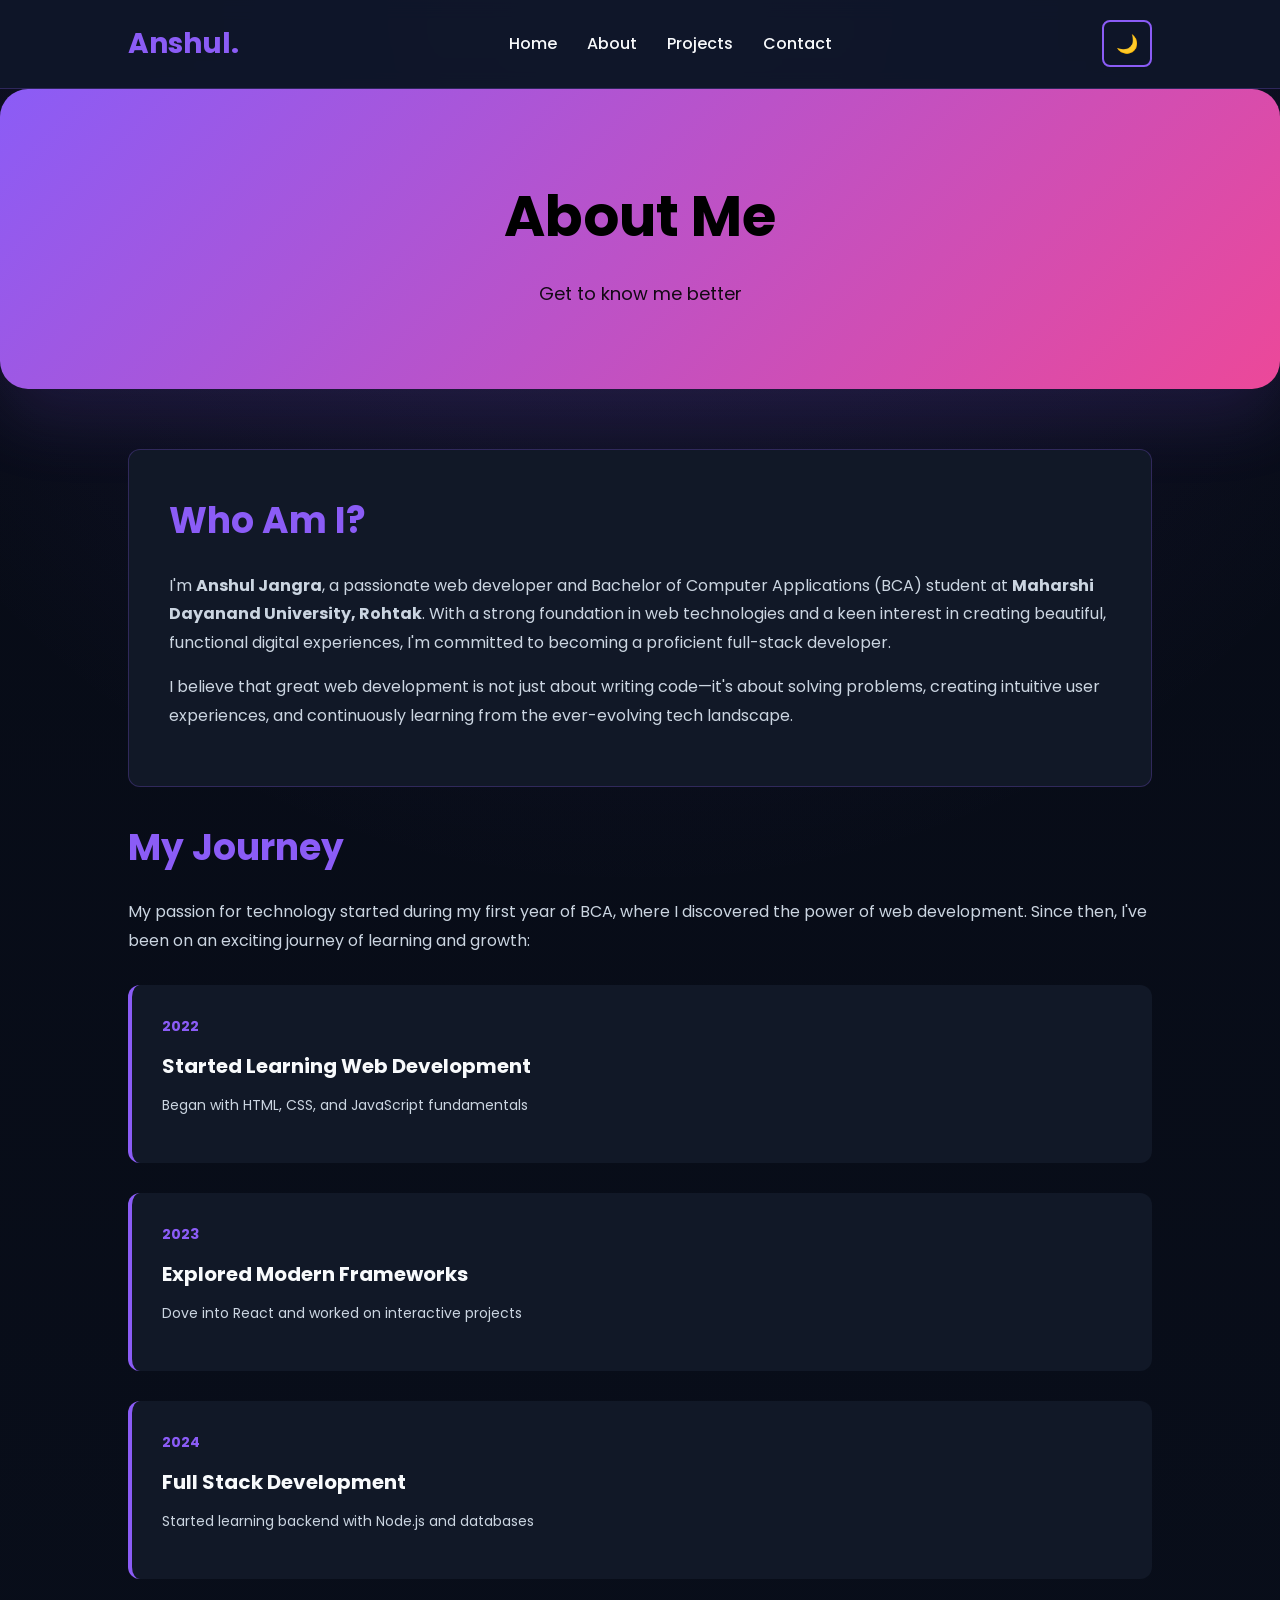
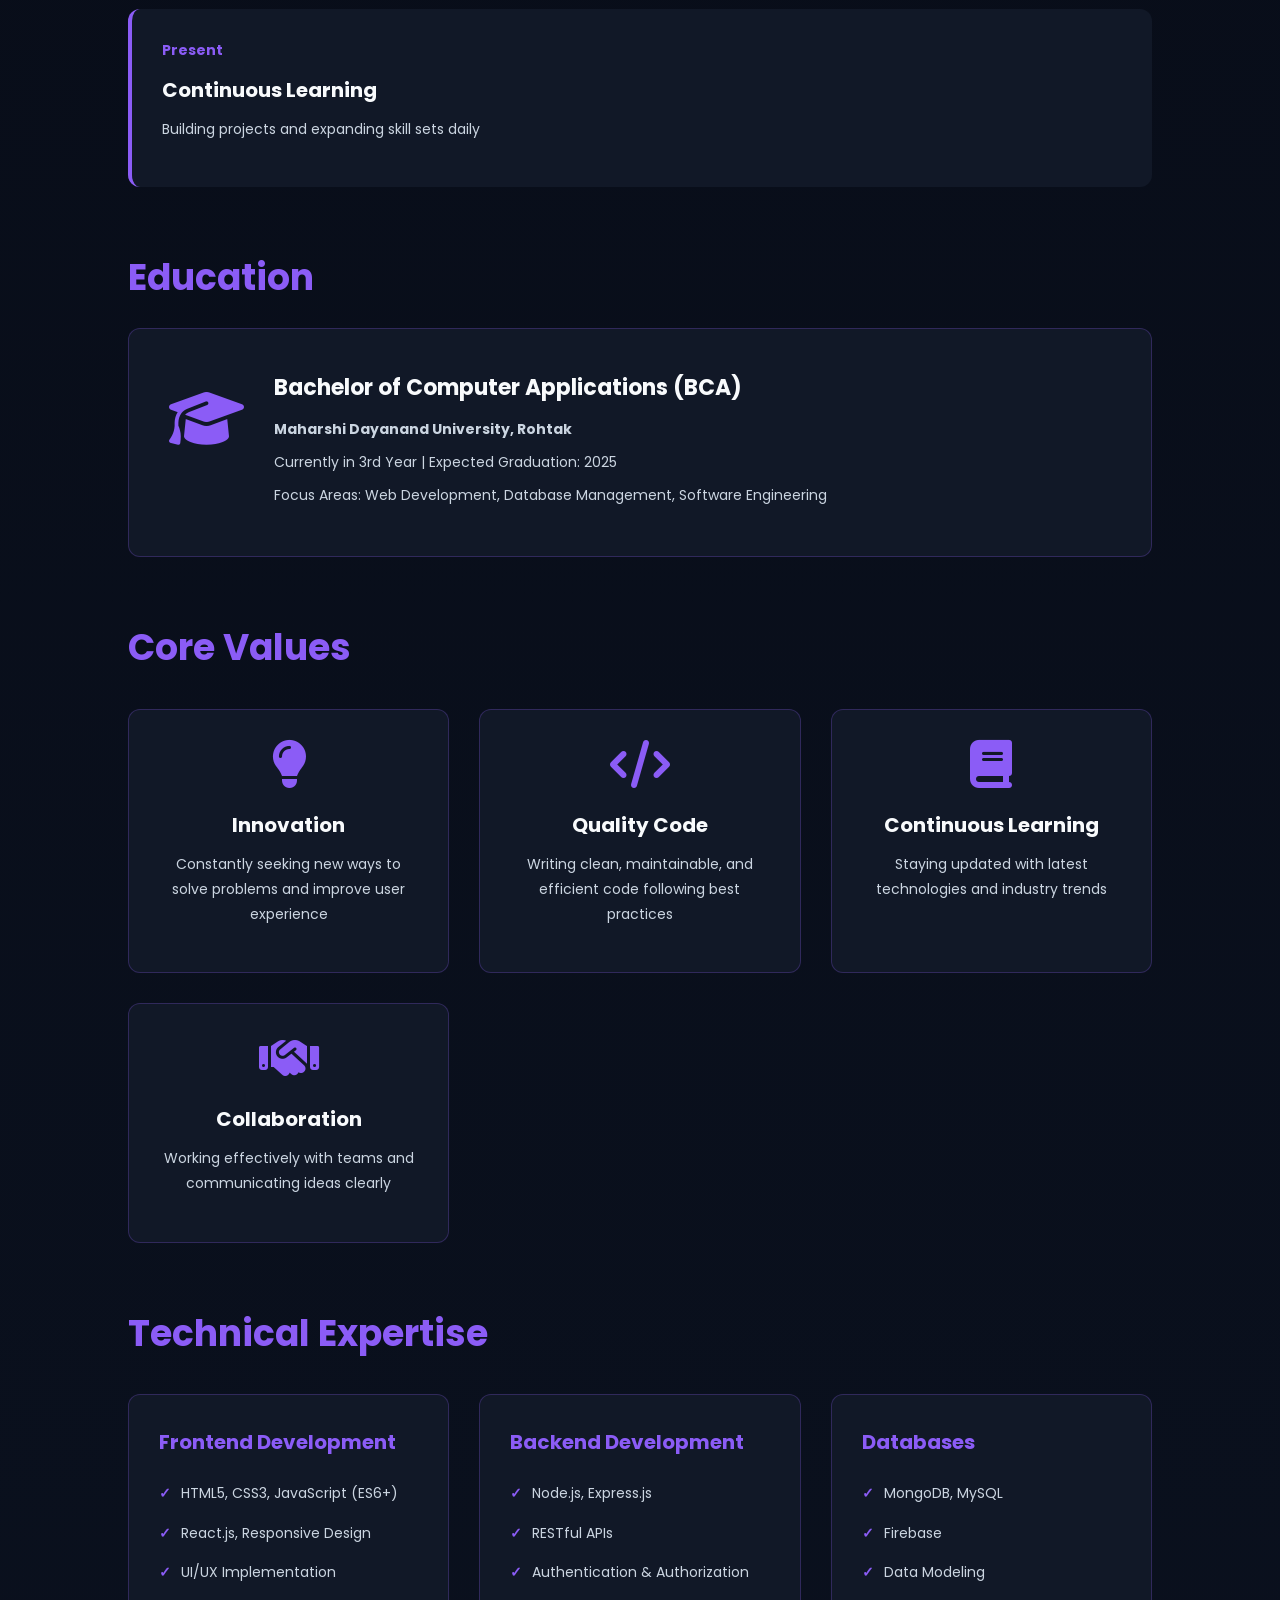
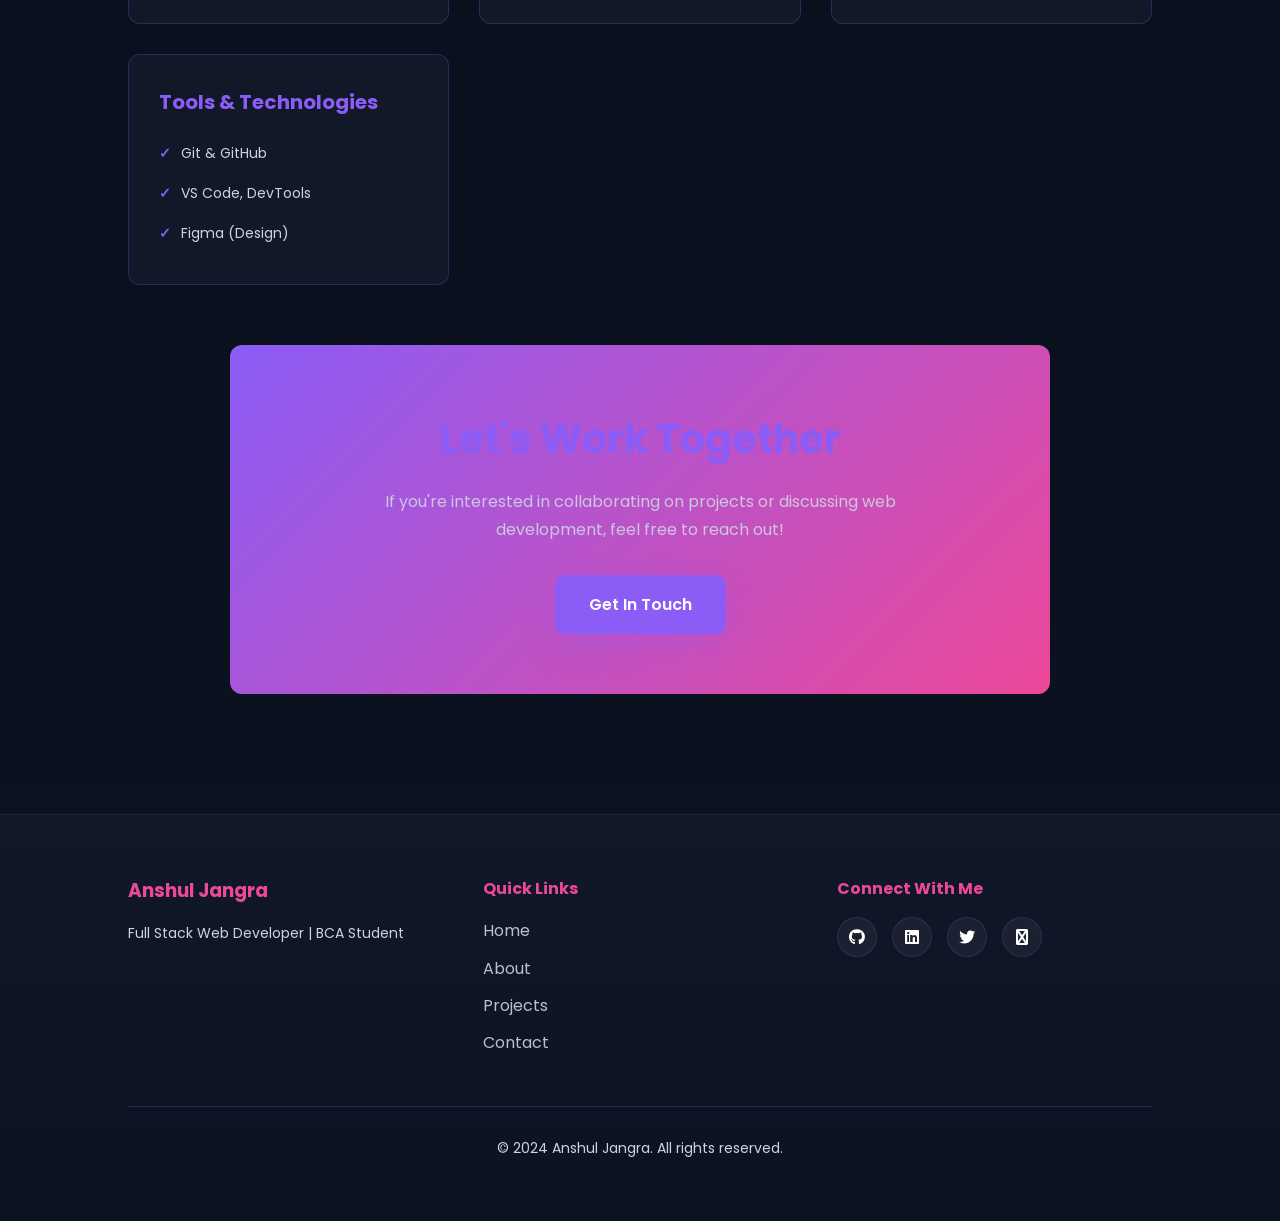
==== about.html @ 39a18f8e "Add files via upload" ====
<!DOCTYPE html>
<html lang="en">

<head>
    <meta charset="UTF-8">
    <meta name="viewport" content="width=device-width, initial-scale=1.0">
    <title>About Anshul Jangra | Web Developer</title>
    <link rel="stylesheet" href="style.css">
    <link href="https://fonts.googleapis.com/css2?family=Poppins:wght@300;400;500;600;700&display=swap"
        rel="stylesheet">
    <link rel="stylesheet" href="https://cdnjs.cloudflare.com/ajax/libs/font-awesome/6.4.0/css/all.min.css">
</head>

<body>

    <!-- HEADER -->
    <header>
        <nav>
            <div class="logo">Anshul<span>.</span></div>
            <ul class="nav-links">
                <li><a href="index.html">Home</a></li>
                <li><a href="about.html">About</a></li>
                <li><a href="projects.html">Projects</a></li>
                <li><a href="contacts.html">Contact</a></li>
            </ul>
            <button id="theme-toggle">🌙</button>
        </nav>
    </header>

    <!-- ABOUT HERO -->
    <section class="page-hero">
        <h1>About Me</h1>
        <p>Get to know me better</p>
    </section>

    <!-- ABOUT CONTENT -->
    <section class="page">
        <div class="about-section">
            <div class="section-content">
                <h2>Who Am I?</h2>
                <p>I'm <strong>Anshul Jangra</strong>, a passionate web developer and Bachelor of Computer Applications
                    (BCA) student at <strong>Maharshi Dayanand University, Rohtak</strong>. With a strong foundation in
                    web technologies and a keen interest in creating beautiful, functional digital experiences, I'm
                    committed to becoming a proficient full-stack developer.</p>

                <p>I believe that great web development is not just about writing code—it's about solving problems,
                    creating intuitive user experiences, and continuously learning from the ever-evolving tech
                    landscape.</p>
            </div>

            <div class="about-section">
                <h2>My Journey</h2>
                <p>My passion for technology started during my first year of BCA, where I discovered the power of web
                    development. Since then, I've been on an exciting journey of learning and growth:</p>

                <div class="timeline">
                    <div class="timeline-item">
                        <div class="timeline-marker">2022</div>
                        <h3>Started Learning Web Development</h3>
                        <p>Began with HTML, CSS, and JavaScript fundamentals</p>
                    </div>
                    <div class="timeline-item">
                        <div class="timeline-marker">2023</div>
                        <h3>Explored Modern Frameworks</h3>
                        <p>Dove into React and worked on interactive projects</p>
                    </div>
                    <div class="timeline-item">
                        <div class="timeline-marker">2024</div>
                        <h3>Full Stack Development</h3>
                        <p>Started learning backend with Node.js and databases</p>
                    </div>
                    <div class="timeline-item">
                        <div class="timeline-marker">Present</div>
                        <h3>Continuous Learning</h3>
                        <p>Building projects and expanding skill sets daily</p>
                    </div>
                </div>
            </div>

            <div class="about-section">
                <h2>Education</h2>
                <div class="edu-card">
                    <div class="edu-icon">
                        <i class="fas fa-graduation-cap"></i>
                    </div>
                    <div class="edu-content">
                        <h3>Bachelor of Computer Applications (BCA)</h3>
                        <p><strong>Maharshi Dayanand University, Rohtak</strong></p>
                        <p>Currently in 3rd Year | Expected Graduation: 2025</p>
                        <p>Focus Areas: Web Development, Database Management, Software Engineering</p>
                    </div>
                </div>
            </div>

            <div class="about-section">
                <h2>Core Values</h2>
                <div class="values-grid">
                    <div class="value-card">
                        <i class="fas fa-lightbulb"></i>
                        <h3>Innovation</h3>
                        <p>Constantly seeking new ways to solve problems and improve user experience</p>
                    </div>
                    <div class="value-card">
                        <i class="fas fa-code"></i>
                        <h3>Quality Code</h3>
                        <p>Writing clean, maintainable, and efficient code following best practices</p>
                    </div>
                    <div class="value-card">
                        <i class="fas fa-book"></i>
                        <h3>Continuous Learning</h3>
                        <p>Staying updated with latest technologies and industry trends</p>
                    </div>
                    <div class="value-card">
                        <i class="fas fa-handshake"></i>
                        <h3>Collaboration</h3>
                        <p>Working effectively with teams and communicating ideas clearly</p>
                    </div>
                </div>
            </div>

            <div class="about-section">
                <h2>Technical Expertise</h2>
                <div class="expertise-grid">
                    <div class="expertise-item">
                        <h3>Frontend Development</h3>
                        <ul>
                            <li>HTML5, CSS3, JavaScript (ES6+)</li>
                            <li>React.js, Responsive Design</li>
                            <li>UI/UX Implementation</li>
                        </ul>
                    </div>
                    <div class="expertise-item">
                        <h3>Backend Development</h3>
                        <ul>
                            <li>Node.js, Express.js</li>
                            <li>RESTful APIs</li>
                            <li>Authentication & Authorization</li>
                        </ul>
                    </div>
                    <div class="expertise-item">
                        <h3>Databases</h3>
                        <ul>
                            <li>MongoDB, MySQL</li>
                            <li>Firebase</li>
                            <li>Data Modeling</li>
                        </ul>
                    </div>
                    <div class="expertise-item">
                        <h3>Tools & Technologies</h3>
                        <ul>
                            <li>Git & GitHub</li>
                            <li>VS Code, DevTools</li>
                            <li>Figma (Design)</li>
                        </ul>
                    </div>
                </div>
            </div>

            <div class="cta-section">
                <h2>Let's Work Together</h2>
                <p>If you're interested in collaborating on projects or discussing web development, feel free to reach
                    out!</p>
                <a href="contacts.html" class="btn btn-primary">Get In Touch</a>
            </div>

    </section>

    <!-- FOOTER -->
    <footer>
        <div class="footer-content">
            <div class="footer-section">
                <h3>Anshul Jangra</h3>
                <p>Full Stack Web Developer | BCA Student</p>
            </div>
            <div class="footer-section">
                <h4>Quick Links</h4>
                <ul>
                    <li><a href="index.html">Home</a></li>
                    <li><a href="about.html">About</a></li>
                    <li><a href="projects.html">Projects</a></li>
                    <li><a href="contacts.html">Contact</a></li>
                </ul>
            </div>
            <div class="footer-section">
                <h4>Connect With Me</h4>
                <div class="footer-social">
                    <a href="#"><i class="fab fa-github"></i></a>
                    <a href="#"><i class="fab fa-linkedin"></i></a>
                    <a href="#"><i class="fab fa-twitter"></i></a>
                    <a href="#"><i class="fab fa-envelope"></i></a>
                </div>
            </div>
        </div>
        <div class="footer-bottom">
            <p>&copy; 2024 Anshul Jangra. All rights reserved.</p>
        </div>
    </footer>

    <script src="script.js"></script>
</body>

</html>
---- style.css ----
/* ROOT & GENERAL STYLES */
* {
    margin: 0;
    padding: 0;
    box-sizing: border-box;
    font-family: 'Poppins', sans-serif;
}

:root {
    --primary-color: #8b5cf6;
    --secondary-color: #ec4899;
    --dark-bg: #0b1220;
    --light-bg: #111827;
    --text-color: #f8fafc;
    --text-secondary: #cbd5e1;
    --border-color: rgba(139, 92, 246, 0.25);
}

body {
    background: radial-gradient(circle at top, rgba(139, 92, 246, 0.12), transparent 20%),
        linear-gradient(180deg, #070b16 0%, var(--dark-bg) 100%);
    color: var(--text-color);
    transition: 0.3s ease;
    line-height: 1.7;
}

body.light-mode {
    background: #f8fafc;
    color: #1e293b;
    --text-secondary: #64748b;
}

.page-hero {
    background: linear-gradient(135deg, rgba(139, 92, 246, 0.18), rgba(236, 72, 153, 0.18));
    border-radius: 28px;
    padding: 70px 10%;
    box-shadow: 0 30px 70px rgba(139, 92, 246, 0.14);
}

.section-header h2 {
    color: var(--primary-color);
    letter-spacing: 0.5px;
}

.section-header p,
.section-subtitle {
    color: var(--text-secondary);
}


/* HEADER & NAVIGATION */
header {
    padding: 20px 10%;
    position: sticky;
    top: 0;
    background: rgba(15, 23, 42, 0.95);
    backdrop-filter: blur(10px);
    z-index: 1000;
    border-bottom: 1px solid var(--border-color);
}

nav {
    display: flex;
    justify-content: space-between;
    align-items: center;
}

.logo {
    font-size: 28px;
    font-weight: 700;
    color: var(--primary-color);
}

.logo span {
    color: var(--primary-color);
}

.nav-links {
    display: flex;
    gap: 30px;
    list-style: none;
}

nav a {
    text-decoration: none;
    color: var(--text-color);
    font-weight: 500;
    transition: color 0.3s ease;
    position: relative;
}

nav a:hover {
    color: var(--primary-color);
}

nav a::after {
    content: '';
    position: absolute;
    width: 0;
    height: 2px;
    bottom: -5px;
    left: 0;
    background: var(--primary-color);
    transition: width 0.3s ease;
}

nav a:hover::after {
    width: 100%;
}

#theme-toggle {
    padding: 8px 12px;
    border: 2px solid var(--primary-color);
    background: transparent;
    border-radius: 8px;
    cursor: pointer;
    font-size: 18px;
    transition: all 0.3s ease;
}

#theme-toggle:hover {
    background: var(--primary-color);
}

/* HERO SECTION */
.hero {
    min-height: 90vh;
    display: flex;
    justify-content: center;
    align-items: center;
    padding: 80px 10%;
    gap: 80px;
}

.hero-content {
    max-width: 600px;
    flex: 1;
}

.greeting {
    font-size: 18px;
    color: var(--primary-color);
    margin-bottom: 10px;
    font-weight: 500;
}

.name {
    font-size: 72px;
    color: var(--primary-color);
    font-weight: 700;
    margin-bottom: 10px;
    line-height: 1.1;
}

.title {
    font-size: 28px;
    color: var(--text-secondary);
    margin-bottom: 20px;
    font-weight: 500;
}

.description {
    font-size: 16px;
    color: var(--text-secondary);
    line-height: 1.8;
    margin-bottom: 30px;
}

.hero-buttons {
    display: flex;
    gap: 20px;
    margin-bottom: 40px;
    flex-wrap: wrap;
}

.btn {
    display: inline-block;
    padding: 14px 32px;
    border-radius: 10px;
    text-decoration: none;
    font-weight: 600;
    transition: all 0.3s ease;
    border: 2px solid transparent;
    cursor: pointer;
    text-align: center;
    font-size: 16px;
}

.btn-primary {
    background: var(--primary-color);
    color: #ffffff;
    box-shadow: 0 14px 30px rgba(139, 92, 246, 0.25);
}

.btn-primary:hover {
    background: var(--secondary-color);
    transform: translateY(-3px);
    box-shadow: 0 18px 40px rgba(236, 72, 153, 0.25);
}

.btn-secondary {
    border: 2px solid rgba(139, 92, 246, 0.75);
    color: #ffffff;
    background: rgba(255, 255, 255, 0.06);
}

.btn-secondary:hover {
    background: rgba(139, 92, 246, 0.15);
    color: #ffffff;
}

.social-links {
    display: flex;
    gap: 20px;
}

.social-links a {
    width: 45px;
    height: 45px;
    display: flex;
    align-items: center;
    justify-content: center;
    background: rgba(255, 255, 255, 0.06);
    border-radius: 50%;
    color: var(--text-color);
    text-decoration: none;
    border: 2px solid rgba(139, 92, 246, 0.18);
    transition: all 0.3s ease;
}

.social-links a:hover {
    background: var(--secondary-color);
    color: #000;
    border-color: var(--secondary-color);
    transform: translateY(-5px);
}

.hero-image {
    flex: 1;
    display: flex;
    justify-content: center;
    align-items: center;
}

.profile-img {
    width: 350px;
    height: 350px;
    object-fit: cover;
    border-radius: 50%;
    border: 5px solid rgba(236, 72, 153, 0.9);
    animation: float 3s ease-in-out infinite;
    box-shadow: 0 20px 50px rgba(56, 189, 248, 0.3);
}

@keyframes float {

    0%,
    100% {
        transform: translateY(0px);
    }

    50% {
        transform: translateY(-20px);
    }
}

/* SECTION HEADERS */
.section-header {
    text-align: center;
    margin-bottom: 60px;
}

.section-header h2 {
    font-size: 48px;
    color: var(--primary-color);
    margin-bottom: 10px;
}

.section-subtitle {
    font-size: 18px;
    color: var(--text-secondary);
}

/* ABOUT PREVIEW SECTION */
.about-preview {
    padding: 80px 10%;
    background: var(--light-bg);
}

.about-content {
    display: grid;
    grid-template-columns: 1fr 1fr;
    gap: 60px;
    align-items: center;
}

.about-text p {
    font-size: 16px;
    color: var(--text-secondary);
    margin-bottom: 20px;
    line-height: 1.8;
}

.about-text .btn {
    margin-top: 20px;
}

.about-stats {
    display: grid;
    grid-template-columns: repeat(3, 1fr);
    gap: 30px;
}

.stat {
    text-align: center;
    padding: 30px;
    background: var(--dark-bg);
    border-radius: 12px;
    border: 1px solid var(--border-color);
}

.stat h3 {
    font-size: 36px;
    color: var(--primary-color);
    margin-bottom: 10px;
}

.stat p {
    font-size: 14px;
    color: var(--text-secondary);
}

/* SKILLS SECTION */
.skills {
    padding: 80px 10%;
}

.skills-grid {
    display: grid;
    grid-template-columns: repeat(auto-fit, minmax(280px, 1fr));
    gap: 30px;
}

.skill-card {
    padding: 40px;
    background: rgba(255, 255, 255, 0.04);
    border-radius: 20px;
    border: 1px solid rgba(255, 255, 255, 0.08);
    text-align: center;
    transition: all 0.3s ease;
    backdrop-filter: blur(6px);
}

.skill-card:hover {
    border-color: rgba(139, 92, 246, 0.7);
    transform: translateY(-10px);
    box-shadow: 0 18px 45px rgba(139, 92, 246, 0.18);
}

.skill-icon {
    font-size: 60px;
    color: var(--secondary-color);
    margin-bottom: 20px;
}

.skill-card h3 {
    font-size: 22px;
    margin-bottom: 10px;
    color: var(--text-color);
}

.skill-card p {
    font-size: 14px;
    color: var(--text-secondary);
}

/* PROJECTS PREVIEW SECTION */
.projects-preview {
    padding: 80px 10%;
    background: rgba(255, 255, 255, 0.03);
}

.projects-grid {
    display: grid;
    grid-template-columns: repeat(auto-fit, minmax(300px, 1fr));
    gap: 40px;
    margin-bottom: 40px;
}

.project-card {
    padding: 30px;
    background: rgba(255, 255, 255, 0.05);
    border-radius: 20px;
    border: 1px solid rgba(255, 255, 255, 0.07);
    transition: all 0.3s ease;
    backdrop-filter: blur(10px);
}

.project-card:hover {
    border-color: rgba(236, 72, 153, 0.75);
    transform: translateY(-15px);
    box-shadow: 0 22px 60px rgba(236, 72, 153, 0.18);
}

.project-image {
    width: 100%;
    height: 200px;
    background: linear-gradient(135deg, rgba(139, 92, 246, 0.9), rgba(236, 72, 153, 0.9));
    border-radius: 18px;
    display: flex;
    align-items: center;
    justify-content: center;
    font-size: 70px;
    margin-bottom: 20px;
    color: rgba(255, 255, 255, 0.92);
    box-shadow: inset 0 0 30px rgba(0, 0, 0, 0.15);
}

.project-card h3 {
    font-size: 22px;
    margin-bottom: 15px;
    color: var(--text-color);
}

.project-card p {
    font-size: 14px;
    color: var(--text-secondary);
    margin-bottom: 20px;
    line-height: 1.6;
}

.project-tags {
    display: flex;
    gap: 10px;
    flex-wrap: wrap;
}

.project-tags span {
    background: rgba(139, 92, 246, 0.12);
    color: var(--secondary-color);
    padding: 6px 12px;
    border-radius: 20px;
    font-size: 12px;
    border: 1px solid rgba(236, 72, 153, 0.18);
}

.view-all {
    text-align: center;
}

/* SERVICES SECTION */
.services {
    padding: 80px 10%;
}

.services-grid {
    display: grid;
    grid-template-columns: repeat(auto-fit, minmax(260px, 1fr));
    gap: 30px;
}

.service-card {
    padding: 40px 30px;
    background: var(--light-bg);
    border-radius: 12px;
    border: 1px solid var(--border-color);
    transition: all 0.3s ease;
    position: relative;
}

.service-card:hover {
    border-color: var(--primary-color);
    transform: translateY(-10px);
}

.service-number {
    font-size: 48px;
    font-weight: 700;
    color: var(--primary-color);
    margin-bottom: 15px;
}

.service-card h3 {
    font-size: 22px;
    margin-bottom: 15px;
    color: var(--text-color);
}

.service-card p {
    font-size: 14px;
    color: var(--text-secondary);
    line-height: 1.6;
}

/* TESTIMONIALS SECTION */
.testimonials {
    padding: 80px 10%;
    background: var(--light-bg);
}

.testimonials-grid {
    display: grid;
    grid-template-columns: repeat(auto-fit, minmax(300px, 1fr));
    gap: 30px;
}

.testimonial-card {
    padding: 40px;
    background: var(--dark-bg);
    border-radius: 12px;
    border: 1px solid var(--border-color);
}

.stars {
    margin-bottom: 20px;
    color: #fbbf24;
}

.stars i {
    margin-right: 5px;
    font-size: 16px;
}

.testimonial-card p {
    font-size: 16px;
    color: var(--text-secondary);
    margin-bottom: 30px;
    line-height: 1.8;
    font-style: italic;
}

.testimonial-author h4 {
    font-size: 18px;
    margin-bottom: 5px;
    color: var(--text-color);
}

.testimonial-author span {
    font-size: 14px;
    color: var(--secondary-color);
}

/* CTA SECTION */
.cta {
    padding: 100px 10%;
    background: linear-gradient(135deg, rgba(139, 92, 246, 0.98), rgba(236, 72, 153, 0.98));
    text-align: center;
    border-radius: 30px;
    box-shadow: 0 40px 80px rgba(139, 92, 246, 0.18);
}

.cta-content h2 {
    font-size: 48px;
    color: #ffffff;
    margin-bottom: 20px;
}

.cta-content p {
    font-size: 18px;
    color: rgba(255, 255, 255, 0.9);
    margin-bottom: 30px;
}

.cta .btn-primary {
    background: rgba(0, 0, 0, 0.9);
    color: #ffffff;
}

.cta .btn-primary:hover {
    background: rgba(0, 0, 0, 0.95);
}

/* FOOTER */
footer {
    background: linear-gradient(180deg, rgba(17, 24, 39, 0.98), rgba(11, 18, 32, 0.98));
    border-top: 1px solid rgba(139, 92, 246, 0.18);
    padding: 60px 10%;
}

.footer-content {
    display: grid;
    grid-template-columns: repeat(auto-fit, minmax(250px, 1fr));
    gap: 40px;
    margin-bottom: 40px;
}

.footer-section h3,
.footer-section h4 {
    color: var(--secondary-color);
    margin-bottom: 15px;
}

.footer-section p {
    color: var(--text-secondary);
    font-size: 14px;
}

.footer-section ul {
    list-style: none;
}

.footer-section ul li {
    margin-bottom: 10px;
}

.footer-section ul li a {
    color: rgba(203, 213, 225, 0.9);
    text-decoration: none;
    transition: color 0.3s ease;
}

.footer-section ul li a:hover {
    color: var(--secondary-color);
}

.footer-social {
    display: flex;
    gap: 15px;
}

.footer-social a {
    width: 40px;
    height: 40px;
    background: rgba(255, 255, 255, 0.05);
    border: 1px solid rgba(139, 92, 246, 0.18);
    border-radius: 50%;
    display: flex;
    align-items: center;
    justify-content: center;
    color: #ffffff;
    text-decoration: none;
    transition: all 0.3s ease;
}

.footer-social a:hover {
    background: var(--secondary-color);
    color: #000;
    border-color: var(--secondary-color);
}

.footer-bottom {
    border-top: 1px solid var(--border-color);
    padding-top: 30px;
    text-align: center;
    color: var(--text-secondary);
    font-size: 14px;
}

/* PAGE HERO SECTION */
.page-hero {
    background: linear-gradient(135deg, var(--primary-color), var(--secondary-color));
    padding: 80px 10%;
    text-align: center;
    color: #000;
}

.page-hero h1 {
    font-size: 56px;
    margin-bottom: 15px;
    font-weight: 700;
}

.page-hero p {
    font-size: 18px;
    opacity: 0.9;
}

/* PAGE STYLES */
.page {
    padding: 60px 10%;
}

/* ABOUT PAGE STYLES */
.about-section {
    margin-bottom: 60px;
}

.about-section h2 {
    font-size: 36px;
    color: var(--primary-color);
    margin-bottom: 20px;
}

.about-section p {
    font-size: 16px;
    color: var(--text-secondary);
    line-height: 1.8;
    margin-bottom: 15px;
}

.section-content {
    background: var(--light-bg);
    padding: 40px;
    border-radius: 12px;
    border: 1px solid var(--border-color);
    margin-bottom: 30px;
}

/* TIMELINE */
.timeline {
    display: grid;
    gap: 30px;
    margin-top: 30px;
}

.timeline-item {
    padding: 30px;
    background: var(--light-bg);
    border-radius: 12px;
    border-left: 4px solid var(--primary-color);
    transition: all 0.3s ease;
}

.timeline-item:hover {
    transform: translateX(10px);
    box-shadow: 0 10px 30px rgba(56, 189, 248, 0.2);
}

.timeline-marker {
    font-size: 14px;
    color: var(--primary-color);
    font-weight: 700;
    margin-bottom: 10px;
}

.timeline-item h3 {
    font-size: 20px;
    color: var(--text-color);
    margin-bottom: 10px;
}

.timeline-item p {
    font-size: 14px;
    color: var(--text-secondary);
}

/* EDUCATION CARD */
.edu-card {
    display: flex;
    gap: 30px;
    padding: 40px;
    background: var(--light-bg);
    border-radius: 12px;
    border: 1px solid var(--border-color);
    margin-top: 20px;
}

.edu-icon {
    font-size: 60px;
    color: var(--primary-color);
}

.edu-content h3 {
    font-size: 22px;
    color: var(--text-color);
    margin-bottom: 10px;
}

.edu-content p {
    font-size: 14px;
    color: var(--text-secondary);
    margin-bottom: 8px;
}

/* VALUES GRID */
.values-grid {
    display: grid;
    grid-template-columns: repeat(auto-fit, minmax(250px, 1fr));
    gap: 30px;
    margin-top: 30px;
}

.value-card {
    padding: 30px;
    background: var(--light-bg);
    border-radius: 12px;
    border: 1px solid var(--border-color);
    text-align: center;
    transition: all 0.3s ease;
}

.value-card:hover {
    border-color: var(--primary-color);
    transform: translateY(-10px);
    box-shadow: 0 15px 40px rgba(56, 189, 248, 0.2);
}

.value-card i {
    font-size: 48px;
    color: var(--primary-color);
    margin-bottom: 20px;
}

.value-card h3 {
    font-size: 20px;
    color: var(--text-color);
    margin-bottom: 10px;
}

.value-card p {
    font-size: 14px;
    color: var(--text-secondary);
}

/* EXPERTISE GRID */
.expertise-grid {
    display: grid;
    grid-template-columns: repeat(auto-fit, minmax(250px, 1fr));
    gap: 30px;
    margin-top: 30px;
}

.expertise-item {
    padding: 30px;
    background: var(--light-bg);
    border-radius: 12px;
    border: 1px solid var(--border-color);
}

.expertise-item h3 {
    font-size: 20px;
    color: var(--primary-color);
    margin-bottom: 15px;
}

.expertise-item ul {
    list-style: none;
}

.expertise-item li {
    padding: 8px 0;
    color: var(--text-secondary);
    font-size: 14px;
    display: flex;
    align-items: center;
}

.expertise-item li:before {
    content: '\2713';
    color: var(--primary-color);
    margin-right: 10px;
    font-weight: bold;
}

/* PROJECTS PAGE STYLES */
.projects-section {
    margin-bottom: 60px;
}

.projects-section h2 {
    font-size: 36px;
    color: var(--primary-color);
    margin-bottom: 15px;
}

.demo-grid {
    display: grid;
    grid-template-columns: repeat(auto-fit, minmax(280px, 1fr));
    gap: 30px;
    margin-top: 40px;
}

.demo-card {
    background: var(--light-bg);
    border: 1px solid var(--border-color);
    border-radius: 18px;
    padding: 30px;
    transition: all 0.3s ease;
}

.demo-card:hover {
    transform: translateY(-10px);
    border-color: var(--primary-color);
    box-shadow: 0 20px 50px rgba(56, 189, 248, 0.15);
}

.demo-icon {
    width: 65px;
    height: 65px;
    display: flex;
    align-items: center;
    justify-content: center;
    background: rgba(56, 189, 248, 0.12);
    border-radius: 18px;
    margin-bottom: 20px;
    color: var(--primary-color);
    font-size: 26px;
}

.demo-card h3 {
    font-size: 22px;
    margin-bottom: 15px;
    color: var(--text-color);
}

.demo-card p {
    color: var(--text-secondary);
    font-size: 15px;
    line-height: 1.75;
    margin-bottom: 20px;
}

.demo-actions {
    display: flex;
    gap: 12px;
    flex-wrap: wrap;
}

.demo-actions .btn {
    flex: 1;
    min-width: 130px;
}

.code-block {
    background: var(--light-bg);
    border: 1px solid var(--border-color);
    border-radius: 16px;
    padding: 25px;
    margin-bottom: 30px;
}

.code-block h3 {
    font-size: 20px;
    margin-bottom: 18px;
    color: var(--primary-color);
}

.code-block pre {
    background: #0f172a;
    border-radius: 12px;
    overflow-x: auto;
    padding: 18px;
    color: #e2e8f0;
}

.code-block code {
    font-family: 'Source Code Pro', monospace;
    color: #e2e8f0;
    font-size: 14px;
}

.section-intro {
    font-size: 16px;
    color: var(--text-secondary);
    margin-bottom: 40px;
    max-width: 700px;
}

.detailed-projects-grid {
    display: grid;
    grid-template-columns: repeat(auto-fill, minmax(350px, 1fr));
    gap: 30px;
    margin-bottom: 60px;
}

.detailed-project-card {
    background: var(--light-bg);
    border-radius: 12px;
    border: 1px solid var(--border-color);
    overflow: hidden;
    transition: all 0.3s ease;
}

.detailed-project-card:hover {
    border-color: var(--primary-color);
    transform: translateY(-15px);
    box-shadow: 0 20px 50px rgba(56, 189, 248, 0.2);
}

.project-header {
    padding: 20px;
    border-bottom: 1px solid var(--border-color);
    display: flex;
    justify-content: space-between;
    align-items: center;
}

.project-header h3 {
    font-size: 22px;
    color: var(--text-color);
}

.project-status {
    padding: 6px 12px;
    border-radius: 20px;
    font-size: 12px;
    font-weight: 600;
}

.project-status.Live {
    background: #10b981;
    color: white;
}

.project-status.Complete {
    background: #38bdf8;
    color: black;
}

.project-status.In\ Progress {
    background: #f59e0b;
    color: black;
}

.project-image {
    height: 200px;
    background: linear-gradient(135deg, var(--primary-color), var(--secondary-color));
    display: flex;
    align-items: center;
    justify-content: center;
    font-size: 80px;
    opacity: 0.8;
}

.project-description {
    padding: 20px;
    font-size: 15px;
    color: var(--text-secondary);
    line-height: 1.6;
}

.project-details {
    padding: 20px;
    background: var(--dark-bg);
    border-top: 1px solid var(--border-color);
}

.detail-item {
    margin-bottom: 15px;
}

.detail-item strong {
    color: var(--primary-color);
    display: block;
    margin-bottom: 8px;
}

.detail-item ul {
    list-style: none;
    margin-left: 10px;
}

.detail-item li {
    color: var(--text-secondary);
    font-size: 13px;
    padding: 4px 0;
    display: flex;
    align-items: center;
}

.detail-item li:before {
    content: '\2713';
    color: var(--primary-color);
    margin-right: 8px;
    font-weight: bold;
}

.tech-tags {
    display: flex;
    gap: 8px;
    flex-wrap: wrap;
}

.tech-tags span {
    background: var(--light-bg);
    color: var(--primary-color);
    padding: 4px 10px;
    border-radius: 15px;
    font-size: 12px;
    border: 1px solid var(--border-color);
}

.project-links {
    display: flex;
    flex-wrap: wrap;
    gap: 12px;
    padding: 15px 20px;
    border-top: 1px solid var(--border-color);
    justify-content: space-between;
}

.project-links .btn {
    flex: 1 1 calc(50% - 12px);
    min-width: 160px;
    max-width: calc(50% - 12px);
}

.btn-secondary i {
    margin-right: 5px;
}

/* OTHER WORK SECTION */
.other-work-section {
    margin: 60px 0;
}

.other-work-section h2 {
    font-size: 36px;
    color: var(--primary-color);
    margin-bottom: 40px;
}

.work-list {
    display: grid;
    gap: 20px;
}

.work-item {
    padding: 25px;
    background: var(--light-bg);
    border-radius: 10px;
    border-left: 4px solid var(--primary-color);
    transition: all 0.3s ease;
}

.work-item:hover {
    transform: translateX(10px);
    box-shadow: 0 10px 30px rgba(56, 189, 248, 0.2);
}

.work-item h4 {
    font-size: 18px;
    color: var(--text-color);
    margin-bottom: 10px;
}

.work-item h4 i {
    color: var(--primary-color);
    margin-right: 10px;
}

.work-item p {
    font-size: 14px;
    color: var(--text-secondary);
}

/* CONTACT PAGE STYLES */
.contact-container {
    display: grid;
    grid-template-columns: 1fr 1fr;
    gap: 60px;
    margin-bottom: 60px;
}

.contact-info h2,
.contact-form-section h2 {
    font-size: 36px;
    color: var(--primary-color);
    margin-bottom: 20px;
}

.contact-methods {
    display: grid;
    gap: 20px;
    margin: 30px 0;
}

.contact-method {
    display: flex;
    gap: 20px;
    padding: 25px;
    background: var(--light-bg);
    border-radius: 10px;
    border: 1px solid var(--border-color);
    transition: all 0.3s ease;
}

.contact-method:hover {
    border-color: var(--primary-color);
    box-shadow: 0 10px 30px rgba(56, 189, 248, 0.2);
}

.method-icon {
    font-size: 32px;
    color: var(--primary-color);
    min-width: 50px;
    display: flex;
    align-items: flex-start;
}

.method-content h3 {
    font-size: 18px;
    color: var(--text-color);
    margin-bottom: 8px;
}

.method-content p {
    color: var(--text-secondary);
    font-size: 14px;
    margin-bottom: 10px;
}

/* AVAILABILITY */
.availability-section {
    margin-top: 40px;
    padding: 30px;
    background: var(--light-bg);
    border-radius: 10px;
    border: 1px solid var(--border-color);
}

.availability-section h3 {
    font-size: 20px;
    color: var(--primary-color);
    margin-bottom: 20px;
}

.availability-grid {
    display: grid;
    grid-template-columns: repeat(auto-fit, minmax(150px, 1fr));
    gap: 20px;
}

.availability-item strong {
    color: var(--text-color);
    display: block;
    margin-bottom: 8px;
}

.availability-item p {
    color: var(--text-secondary);
    font-size: 14px;
}

/* CONTACT FORM */
.contact-form-section {
    background: rgba(255, 255, 255, 0.05);
    padding: 40px;
    border-radius: 20px;
    border: 1px solid rgba(139, 92, 246, 0.12);
    backdrop-filter: blur(10px);
}

.contact-form-section h2 {
    margin-top: 0;
    color: var(--text-color);
}

.contact-form {
    margin-top: 30px;
}

.form-group {
    margin-bottom: 25px;
}

.form-group label {
    display: block;
    font-size: 15px;
    color: var(--text-color);
    margin-bottom: 8px;
    font-weight: 500;
}

.form-group input,
.form-group select,
.form-group textarea {
    width: 100%;
    padding: 14px 16px;
    background: rgba(255, 255, 255, 0.06);
    border: 1px solid rgba(255, 255, 255, 0.1);
    border-radius: 12px;
    color: var(--text-color);
    font-size: 14px;
    font-family: 'Poppins', sans-serif;
    transition: all 0.3s ease;
}

.form-group input:focus,
.form-group select:focus,
.form-group textarea:focus {
    outline: none;
    border-color: rgba(236, 72, 153, 0.9);
    box-shadow: 0 0 0 3px rgba(236, 72, 153, 0.14);
}

.form-group input::placeholder,
.form-group textarea::placeholder {
    color: rgba(203, 213, 225, 0.7);
}

.form-group textarea {
    resize: vertical;
    min-height: 120px;
}

.form-group select {
    cursor: pointer;
}

.form-group select option {
    background: rgba(255, 255, 255, 0.05);
    color: var(--text-color);
}

.checkbox {
    display: flex;
    align-items: center;
    font-size: 14px;
    cursor: pointer;
}

.checkbox input {
    width: auto;
    margin-right: 10px;
    cursor: pointer;
}

.error-message {
    display: block;
    color: #ef4444;
    font-size: 12px;
    margin-top: 5px;
}

.btn-large {
    width: 100%;
    padding: 14px 30px;
    font-size: 16px;
    margin-top: 10px;
}

.form-message {
    margin-top: 20px;
    padding: 15px;
    border-radius: 8px;
    text-align: center;
    font-weight: 500;
}

/* FAQ SECTION */
.faq-section {
    padding: 60px 10%;
    background: var(--light-bg);
}

.faq-section h2 {
    font-size: 36px;
    color: var(--primary-color);
    margin-bottom: 50px;
    text-align: center;
}

.faq-grid {
    display: grid;
    grid-template-columns: repeat(auto-fit, minmax(400px, 1fr));
    gap: 30px;
    max-width: 1000px;
    margin: 0 auto;
}

.faq-item {
    background: var(--dark-bg);
    border: 1px solid var(--border-color);
    border-radius: 10px;
    overflow: hidden;
}

.faq-header {
    padding: 25px;
    display: flex;
    justify-content: space-between;
    align-items: center;
    cursor: pointer;
    user-select: none;
    transition: all 0.3s ease;
}

.faq-header:hover {
    background: var(--light-bg);
    color: var(--primary-color);
}

.faq-header h3 {
    font-size: 16px;
    color: var(--text-color);
    margin: 0;
}

.faq-header i {
    color: var(--primary-color);
    transition: transform 0.3s ease;
}

.faq-item.active .faq-header i {
    transform: rotate(180deg);
}

.faq-content {
    max-height: 0;
    overflow: hidden;
    transition: max-height 0.3s ease;
}

.faq-item.active .faq-content {
    max-height: 500px;
}

.faq-content p {
    padding: 0 25px 25px 25px;
    color: var(--text-secondary);
    font-size: 14px;
    line-height: 1.6;
}

/* CTA SECTION */
.cta-section {
    padding: 60px 10%;
    background: linear-gradient(135deg, var(--primary-color), var(--secondary-color));
    text-align: center;
    border-radius: 12px;
    margin: 60px 10%;
    color: #000;
}

.cta-section h2 {
    font-size: 40px;
    margin-bottom: 15px;
}

.cta-section p {
    font-size: 16px;
    opacity: 0.9;
    margin-bottom: 30px;
}

.btn-small {
    padding: 10px 20px;
    font-size: 13px;
    display: inline-block;
    width: auto;
}

/* RESPONSIVE DESIGN */
@media (max-width: 1200px) {
    .hero {
        flex-direction: column;
        text-align: center;
        padding: 60px 10%;
    }

    .hero-content {
        max-width: 100%;
    }

    .hero-buttons {
        justify-content: center;
    }

    .about-content {
        grid-template-columns: 1fr;
    }

    .about-stats {
        grid-template-columns: 1fr;
    }

    .avatar-placeholder {
        width: 250px;
        height: 250px;
        font-size: 100px;
    }
}

@media (max-width: 768px) {
    header {
        padding: 15px 5%;
    }

    nav {
        flex-direction: column;
        gap: 15px;
    }

    .nav-links {
        flex-direction: column;
        gap: 10px;
    }

    .name {
        font-size: 48px;
    }

    .title {
        font-size: 20px;
    }

    .hero {
        padding: 40px 5%;
        gap: 30px;
    }

    .hero-buttons {
        flex-direction: column;
    }

    .btn {
        width: 100%;
    }

    .about-preview,
    .skills,
    .projects-preview,
    .services,
    .testimonials,
    .cta {
        padding: 60px 5%;
    }

    .section-header h2 {
        font-size: 36px;
    }

    .skills-grid,
    .projects-grid,
    .services-grid,
    .testimonials-grid {
        grid-template-columns: 1fr;
    }

    .footer-content {
        grid-template-columns: 1fr;
    }

    .contact-container {
        grid-template-columns: 1fr;
    }

    .faq-grid {
        grid-template-columns: 1fr;
    }

    .page-hero h1 {
        font-size: 36px;
    }

    .page-hero {
        padding: 40px 5%;
    }

    .page {
        padding: 40px 5%;
    }

    .detailed-projects-grid {
        grid-template-columns: 1fr;
    }

    .edu-card {
        flex-direction: column;
    }

    .values-grid,
    .expertise-grid {
        grid-template-columns: 1fr;
    }

    .contact-method {
        flex-direction: column;
        text-align: center;
    }

    .method-icon {
        justify-content: center;
        min-width: unset;
    }

    .availability-grid {
        grid-template-columns: 1fr;
    }

    .contact-form-section {
        padding: 25px;
    }

    .btn-large {
        width: 100%;
    }

    .faq-section {
        padding: 40px 5%;
    }

    .cta-section {
        margin: 40px 5%;
        padding: 40px 20px;
    }

    .project-links {
        flex-direction: column;
    }

    .project-links .btn {
        width: 100%;
    }
}

.card,
.project-card {
    background: #1e293b;
    padding: 25px;
    margin: 20px 0;
    border-radius: 15px;
    transition: 0.3s;
}

.card:hover,
.project-card:hover {
    transform: translateY(-10px);
}

.light-mode {
    background: white;
    color: black;
}

.light-mode .card,
.light-mode .project-card {
    background: #f2f2f2;
}
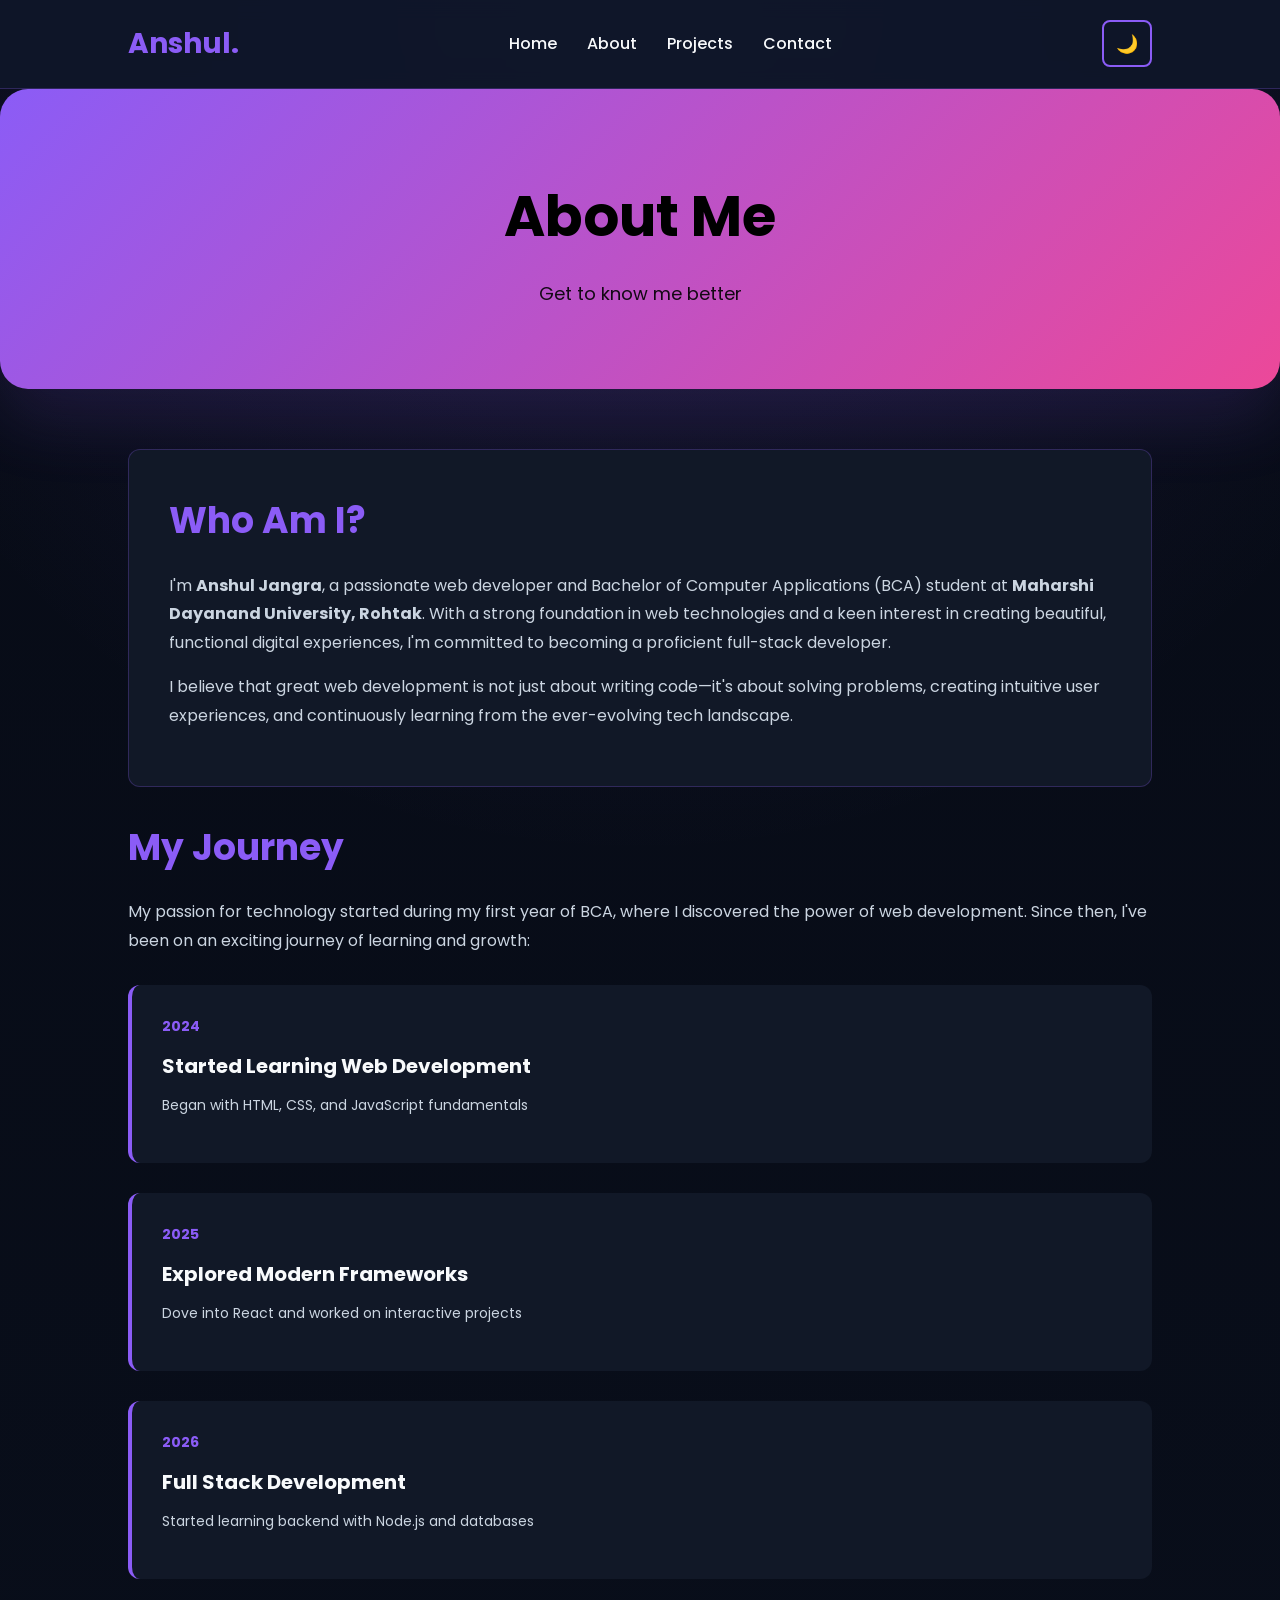
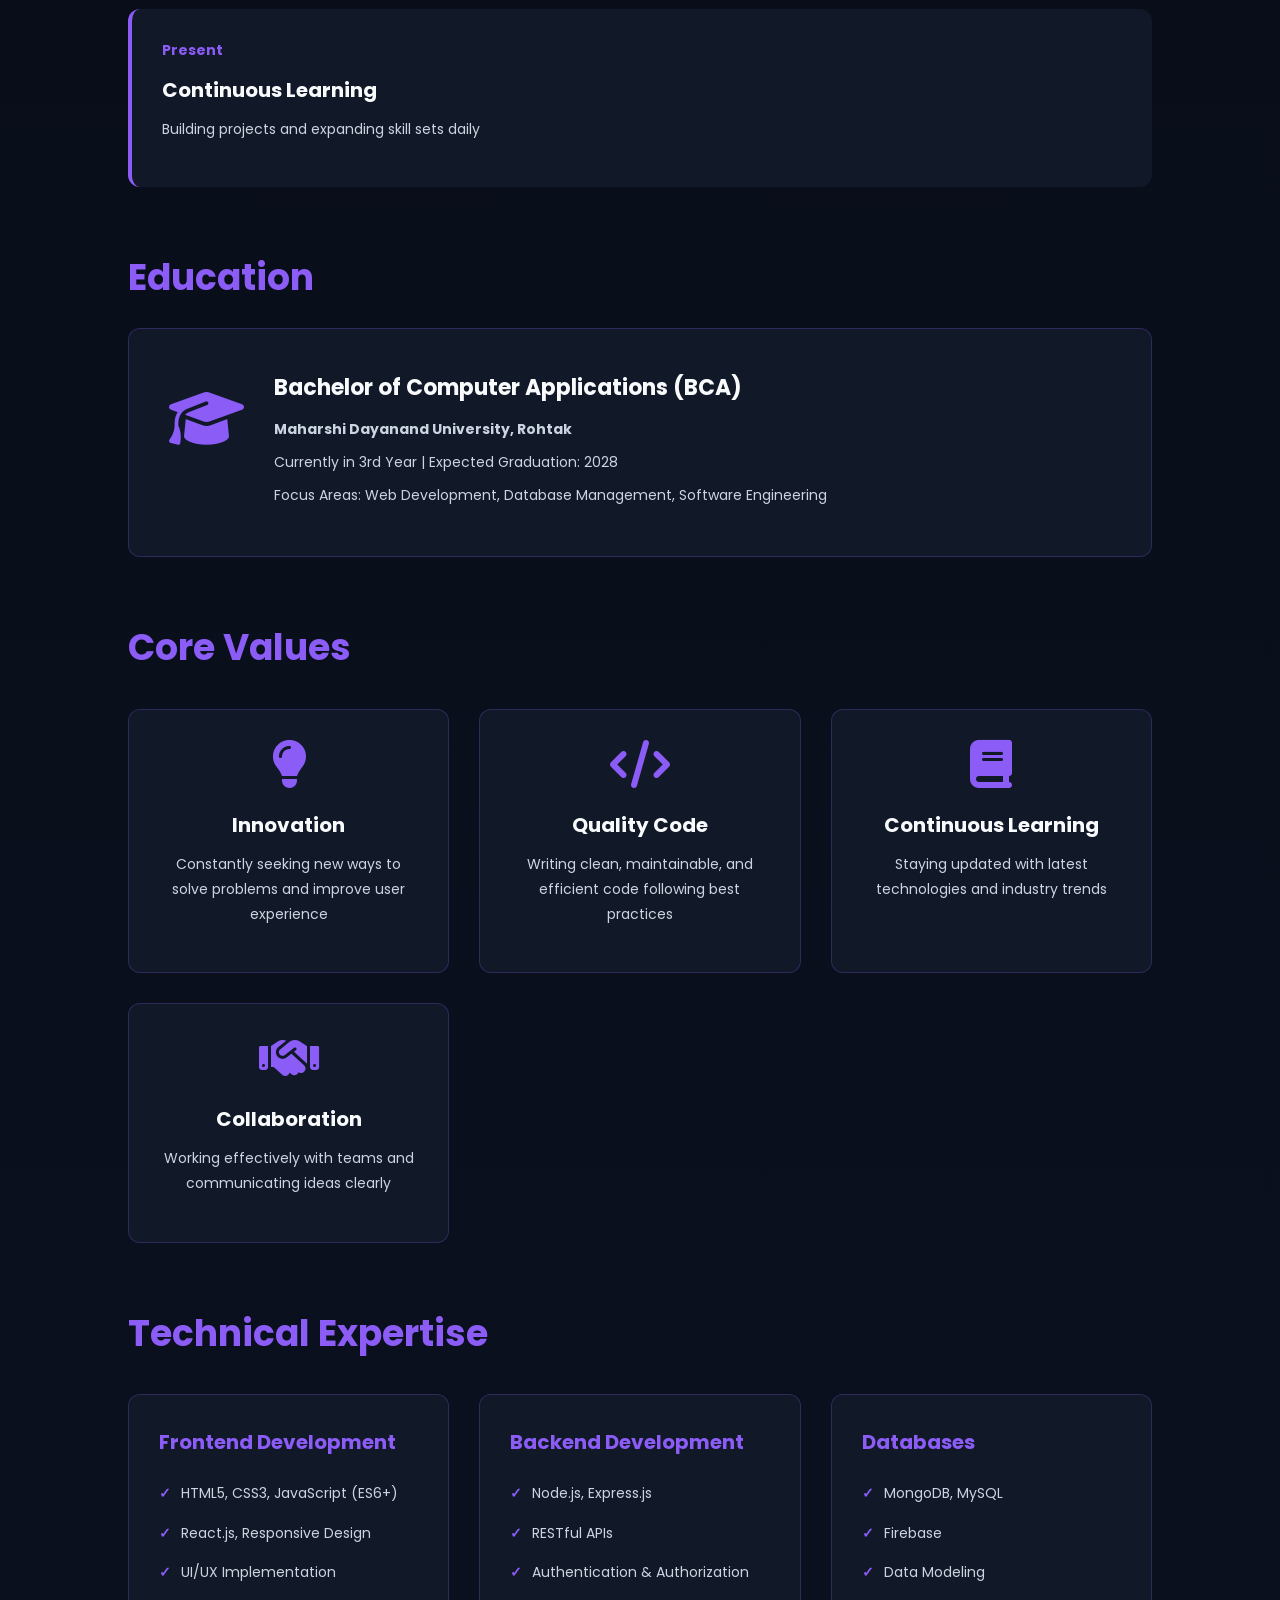
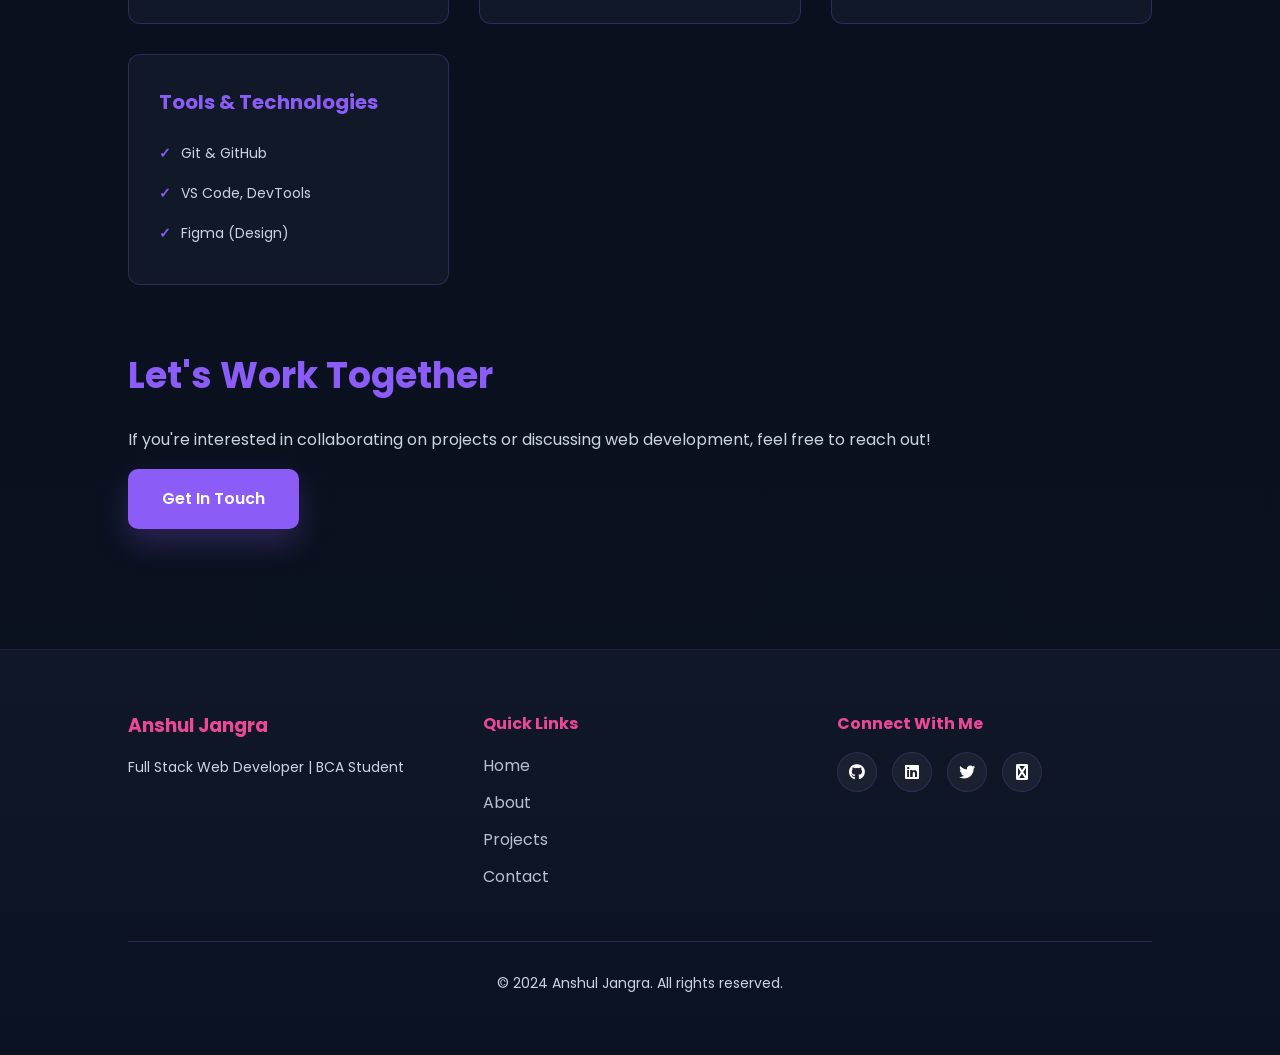
==== commit d71ed2fe: "Update about.html" ====
--- a/about.html
+++ b/about.html
@@ -55,17 +55,17 @@
 
                 <div class="timeline">
                     <div class="timeline-item">
-                        <div class="timeline-marker">2022</div>
+                        <div class="timeline-marker">2024</div>
                         <h3>Started Learning Web Development</h3>
                         <p>Began with HTML, CSS, and JavaScript fundamentals</p>
                     </div>
                     <div class="timeline-item">
-                        <div class="timeline-marker">2023</div>
+                        <div class="timeline-marker">2025</div>
                         <h3>Explored Modern Frameworks</h3>
                         <p>Dove into React and worked on interactive projects</p>
                     </div>
                     <div class="timeline-item">
-                        <div class="timeline-marker">2024</div>
+                        <div class="timeline-marker">2026</div>
                         <h3>Full Stack Development</h3>
                         <p>Started learning backend with Node.js and databases</p>
                     </div>
@@ -86,7 +86,7 @@
                     <div class="edu-content">
                         <h3>Bachelor of Computer Applications (BCA)</h3>
                         <p><strong>Maharshi Dayanand University, Rohtak</strong></p>
-                        <p>Currently in 3rd Year | Expected Graduation: 2025</p>
+                        <p>Currently in 3rd Year | Expected Graduation: 2028</p>
                         <p>Focus Areas: Web Development, Database Management, Software Engineering</p>
                     </div>
                 </div>
@@ -199,4 +199,4 @@
     <script src="script.js"></script>
 </body>
 
-</html>+</html>
--- a/style.css
+++ b/style.css
@@ -1,1620 +1,2000 @@
-/* ROOT & GENERAL STYLES */
-* {
-    margin: 0;
-    padding: 0;
-    box-sizing: border-box;
-    font-family: 'Poppins', sans-serif;
-}
-
-:root {
-    --primary-color: #8b5cf6;
-    --secondary-color: #ec4899;
-    --dark-bg: #0b1220;
-    --light-bg: #111827;
-    --text-color: #f8fafc;
-    --text-secondary: #cbd5e1;
-    --border-color: rgba(139, 92, 246, 0.25);
-}
-
-body {
-    background: radial-gradient(circle at top, rgba(139, 92, 246, 0.12), transparent 20%),
-        linear-gradient(180deg, #070b16 0%, var(--dark-bg) 100%);
-    color: var(--text-color);
-    transition: 0.3s ease;
-    line-height: 1.7;
-}
-
-body.light-mode {
-    background: #f8fafc;
-    color: #1e293b;
-    --text-secondary: #64748b;
-}
-
-.page-hero {
-    background: linear-gradient(135deg, rgba(139, 92, 246, 0.18), rgba(236, 72, 153, 0.18));
-    border-radius: 28px;
-    padding: 70px 10%;
-    box-shadow: 0 30px 70px rgba(139, 92, 246, 0.14);
-}
-
-.section-header h2 {
-    color: var(--primary-color);
-    letter-spacing: 0.5px;
-}
-
-.section-header p,
-.section-subtitle {
-    color: var(--text-secondary);
-}
-
-
-/* HEADER & NAVIGATION */
-header {
-    padding: 20px 10%;
-    position: sticky;
-    top: 0;
-    background: rgba(15, 23, 42, 0.95);
-    backdrop-filter: blur(10px);
-    z-index: 1000;
-    border-bottom: 1px solid var(--border-color);
-}
-
-nav {
-    display: flex;
-    justify-content: space-between;
-    align-items: center;
-}
-
-.logo {
-    font-size: 28px;
-    font-weight: 700;
-    color: var(--primary-color);
-}
-
-.logo span {
-    color: var(--primary-color);
-}
-
-.nav-links {
-    display: flex;
-    gap: 30px;
-    list-style: none;
-}
-
-nav a {
-    text-decoration: none;
-    color: var(--text-color);
-    font-weight: 500;
-    transition: color 0.3s ease;
-    position: relative;
-}
-
-nav a:hover {
-    color: var(--primary-color);
-}
-
-nav a::after {
-    content: '';
-    position: absolute;
-    width: 0;
-    height: 2px;
-    bottom: -5px;
-    left: 0;
-    background: var(--primary-color);
-    transition: width 0.3s ease;
-}
-
-nav a:hover::after {
-    width: 100%;
-}
-
-#theme-toggle {
-    padding: 8px 12px;
-    border: 2px solid var(--primary-color);
-    background: transparent;
-    border-radius: 8px;
-    cursor: pointer;
-    font-size: 18px;
-    transition: all 0.3s ease;
-}
-
-#theme-toggle:hover {
-    background: var(--primary-color);
-}
-
-/* HERO SECTION */
-.hero {
-    min-height: 90vh;
-    display: flex;
-    justify-content: center;
-    align-items: center;
-    padding: 80px 10%;
-    gap: 80px;
-}
-
-.hero-content {
-    max-width: 600px;
-    flex: 1;
-}
-
-.greeting {
-    font-size: 18px;
-    color: var(--primary-color);
-    margin-bottom: 10px;
-    font-weight: 500;
-}
-
-.name {
-    font-size: 72px;
-    color: var(--primary-color);
-    font-weight: 700;
-    margin-bottom: 10px;
-    line-height: 1.1;
-}
-
-.title {
-    font-size: 28px;
-    color: var(--text-secondary);
-    margin-bottom: 20px;
-    font-weight: 500;
-}
-
-.description {
-    font-size: 16px;
-    color: var(--text-secondary);
-    line-height: 1.8;
-    margin-bottom: 30px;
-}
-
-.hero-buttons {
-    display: flex;
-    gap: 20px;
-    margin-bottom: 40px;
-    flex-wrap: wrap;
-}
-
-.btn {
-    display: inline-block;
-    padding: 14px 32px;
-    border-radius: 10px;
-    text-decoration: none;
-    font-weight: 600;
-    transition: all 0.3s ease;
-    border: 2px solid transparent;
-    cursor: pointer;
-    text-align: center;
-    font-size: 16px;
-}
-
-.btn-primary {
-    background: var(--primary-color);
-    color: #ffffff;
-    box-shadow: 0 14px 30px rgba(139, 92, 246, 0.25);
-}
-
-.btn-primary:hover {
-    background: var(--secondary-color);
-    transform: translateY(-3px);
-    box-shadow: 0 18px 40px rgba(236, 72, 153, 0.25);
-}
-
-.btn-secondary {
-    border: 2px solid rgba(139, 92, 246, 0.75);
-    color: #ffffff;
-    background: rgba(255, 255, 255, 0.06);
-}
-
-.btn-secondary:hover {
-    background: rgba(139, 92, 246, 0.15);
-    color: #ffffff;
-}
-
-.social-links {
-    display: flex;
-    gap: 20px;
-}
-
-.social-links a {
-    width: 45px;
-    height: 45px;
-    display: flex;
-    align-items: center;
-    justify-content: center;
-    background: rgba(255, 255, 255, 0.06);
-    border-radius: 50%;
-    color: var(--text-color);
-    text-decoration: none;
-    border: 2px solid rgba(139, 92, 246, 0.18);
-    transition: all 0.3s ease;
-}
-
-.social-links a:hover {
-    background: var(--secondary-color);
-    color: #000;
-    border-color: var(--secondary-color);
-    transform: translateY(-5px);
-}
-
-.hero-image {
-    flex: 1;
-    display: flex;
-    justify-content: center;
-    align-items: center;
-}
-
-.profile-img {
-    width: 350px;
-    height: 350px;
-    object-fit: cover;
-    border-radius: 50%;
-    border: 5px solid rgba(236, 72, 153, 0.9);
-    animation: float 3s ease-in-out infinite;
-    box-shadow: 0 20px 50px rgba(56, 189, 248, 0.3);
-}
-
-@keyframes float {
-
-    0%,
-    100% {
-        transform: translateY(0px);
-    }
-
-    50% {
-        transform: translateY(-20px);
-    }
-}
-
-/* SECTION HEADERS */
-.section-header {
-    text-align: center;
-    margin-bottom: 60px;
-}
-
-.section-header h2 {
-    font-size: 48px;
-    color: var(--primary-color);
-    margin-bottom: 10px;
-}
-
-.section-subtitle {
-    font-size: 18px;
-    color: var(--text-secondary);
-}
-
-/* ABOUT PREVIEW SECTION */
-.about-preview {
-    padding: 80px 10%;
-    background: var(--light-bg);
-}
-
-.about-content {
-    display: grid;
-    grid-template-columns: 1fr 1fr;
-    gap: 60px;
-    align-items: center;
-}
-
-.about-text p {
-    font-size: 16px;
-    color: var(--text-secondary);
-    margin-bottom: 20px;
-    line-height: 1.8;
-}
-
-.about-text .btn {
-    margin-top: 20px;
-}
-
-.about-stats {
-    display: grid;
-    grid-template-columns: repeat(3, 1fr);
-    gap: 30px;
-}
-
-.stat {
-    text-align: center;
-    padding: 30px;
-    background: var(--dark-bg);
-    border-radius: 12px;
-    border: 1px solid var(--border-color);
-}
-
-.stat h3 {
-    font-size: 36px;
-    color: var(--primary-color);
-    margin-bottom: 10px;
-}
-
-.stat p {
-    font-size: 14px;
-    color: var(--text-secondary);
-}
-
-/* SKILLS SECTION */
-.skills {
-    padding: 80px 10%;
-}
-
-.skills-grid {
-    display: grid;
-    grid-template-columns: repeat(auto-fit, minmax(280px, 1fr));
-    gap: 30px;
-}
-
-.skill-card {
-    padding: 40px;
-    background: rgba(255, 255, 255, 0.04);
-    border-radius: 20px;
-    border: 1px solid rgba(255, 255, 255, 0.08);
-    text-align: center;
-    transition: all 0.3s ease;
-    backdrop-filter: blur(6px);
-}
-
-.skill-card:hover {
-    border-color: rgba(139, 92, 246, 0.7);
-    transform: translateY(-10px);
-    box-shadow: 0 18px 45px rgba(139, 92, 246, 0.18);
-}
-
-.skill-icon {
-    font-size: 60px;
-    color: var(--secondary-color);
-    margin-bottom: 20px;
-}
-
-.skill-card h3 {
-    font-size: 22px;
-    margin-bottom: 10px;
-    color: var(--text-color);
-}
-
-.skill-card p {
-    font-size: 14px;
-    color: var(--text-secondary);
-}
-
-/* PROJECTS PREVIEW SECTION */
-.projects-preview {
-    padding: 80px 10%;
-    background: rgba(255, 255, 255, 0.03);
-}
-
-.projects-grid {
-    display: grid;
-    grid-template-columns: repeat(auto-fit, minmax(300px, 1fr));
-    gap: 40px;
-    margin-bottom: 40px;
-}
-
-.project-card {
-    padding: 30px;
-    background: rgba(255, 255, 255, 0.05);
-    border-radius: 20px;
-    border: 1px solid rgba(255, 255, 255, 0.07);
-    transition: all 0.3s ease;
-    backdrop-filter: blur(10px);
-}
-
-.project-card:hover {
-    border-color: rgba(236, 72, 153, 0.75);
-    transform: translateY(-15px);
-    box-shadow: 0 22px 60px rgba(236, 72, 153, 0.18);
-}
-
-.project-image {
-    width: 100%;
-    height: 200px;
-    background: linear-gradient(135deg, rgba(139, 92, 246, 0.9), rgba(236, 72, 153, 0.9));
-    border-radius: 18px;
-    display: flex;
-    align-items: center;
-    justify-content: center;
-    font-size: 70px;
-    margin-bottom: 20px;
-    color: rgba(255, 255, 255, 0.92);
-    box-shadow: inset 0 0 30px rgba(0, 0, 0, 0.15);
-}
-
-.project-card h3 {
-    font-size: 22px;
-    margin-bottom: 15px;
-    color: var(--text-color);
-}
-
-.project-card p {
-    font-size: 14px;
-    color: var(--text-secondary);
-    margin-bottom: 20px;
-    line-height: 1.6;
-}
-
-.project-tags {
-    display: flex;
-    gap: 10px;
-    flex-wrap: wrap;
-}
-
-.project-tags span {
-    background: rgba(139, 92, 246, 0.12);
-    color: var(--secondary-color);
-    padding: 6px 12px;
-    border-radius: 20px;
-    font-size: 12px;
-    border: 1px solid rgba(236, 72, 153, 0.18);
-}
-
-.view-all {
-    text-align: center;
-}
-
-/* SERVICES SECTION */
-.services {
-    padding: 80px 10%;
-}
-
-.services-grid {
-    display: grid;
-    grid-template-columns: repeat(auto-fit, minmax(260px, 1fr));
-    gap: 30px;
-}
-
-.service-card {
-    padding: 40px 30px;
-    background: var(--light-bg);
-    border-radius: 12px;
-    border: 1px solid var(--border-color);
-    transition: all 0.3s ease;
-    position: relative;
-}
-
-.service-card:hover {
-    border-color: var(--primary-color);
-    transform: translateY(-10px);
-}
-
-.service-number {
-    font-size: 48px;
-    font-weight: 700;
-    color: var(--primary-color);
-    margin-bottom: 15px;
-}
-
-.service-card h3 {
-    font-size: 22px;
-    margin-bottom: 15px;
-    color: var(--text-color);
-}
-
-.service-card p {
-    font-size: 14px;
-    color: var(--text-secondary);
-    line-height: 1.6;
-}
-
-/* TESTIMONIALS SECTION */
-.testimonials {
-    padding: 80px 10%;
-    background: var(--light-bg);
-}
-
-.testimonials-grid {
-    display: grid;
-    grid-template-columns: repeat(auto-fit, minmax(300px, 1fr));
-    gap: 30px;
-}
-
-.testimonial-card {
-    padding: 40px;
-    background: var(--dark-bg);
-    border-radius: 12px;
-    border: 1px solid var(--border-color);
-}
-
-.stars {
-    margin-bottom: 20px;
-    color: #fbbf24;
-}
-
-.stars i {
-    margin-right: 5px;
-    font-size: 16px;
-}
-
-.testimonial-card p {
-    font-size: 16px;
-    color: var(--text-secondary);
-    margin-bottom: 30px;
-    line-height: 1.8;
-    font-style: italic;
-}
-
-.testimonial-author h4 {
-    font-size: 18px;
-    margin-bottom: 5px;
-    color: var(--text-color);
-}
-
-.testimonial-author span {
-    font-size: 14px;
-    color: var(--secondary-color);
-}
-
-/* CTA SECTION */
-.cta {
-    padding: 100px 10%;
-    background: linear-gradient(135deg, rgba(139, 92, 246, 0.98), rgba(236, 72, 153, 0.98));
-    text-align: center;
-    border-radius: 30px;
-    box-shadow: 0 40px 80px rgba(139, 92, 246, 0.18);
-}
-
-.cta-content h2 {
-    font-size: 48px;
-    color: #ffffff;
-    margin-bottom: 20px;
-}
-
-.cta-content p {
-    font-size: 18px;
-    color: rgba(255, 255, 255, 0.9);
-    margin-bottom: 30px;
-}
-
-.cta .btn-primary {
-    background: rgba(0, 0, 0, 0.9);
-    color: #ffffff;
-}
-
-.cta .btn-primary:hover {
-    background: rgba(0, 0, 0, 0.95);
-}
-
-/* FOOTER */
-footer {
-    background: linear-gradient(180deg, rgba(17, 24, 39, 0.98), rgba(11, 18, 32, 0.98));
-    border-top: 1px solid rgba(139, 92, 246, 0.18);
-    padding: 60px 10%;
-}
-
-.footer-content {
-    display: grid;
-    grid-template-columns: repeat(auto-fit, minmax(250px, 1fr));
-    gap: 40px;
-    margin-bottom: 40px;
-}
-
-.footer-section h3,
-.footer-section h4 {
-    color: var(--secondary-color);
-    margin-bottom: 15px;
-}
-
-.footer-section p {
-    color: var(--text-secondary);
-    font-size: 14px;
-}
-
-.footer-section ul {
-    list-style: none;
-}
-
-.footer-section ul li {
-    margin-bottom: 10px;
-}
-
-.footer-section ul li a {
-    color: rgba(203, 213, 225, 0.9);
-    text-decoration: none;
-    transition: color 0.3s ease;
-}
-
-.footer-section ul li a:hover {
-    color: var(--secondary-color);
-}
-
-.footer-social {
-    display: flex;
-    gap: 15px;
-}
-
-.footer-social a {
-    width: 40px;
-    height: 40px;
-    background: rgba(255, 255, 255, 0.05);
-    border: 1px solid rgba(139, 92, 246, 0.18);
-    border-radius: 50%;
-    display: flex;
-    align-items: center;
-    justify-content: center;
-    color: #ffffff;
-    text-decoration: none;
-    transition: all 0.3s ease;
-}
-
-.footer-social a:hover {
-    background: var(--secondary-color);
-    color: #000;
-    border-color: var(--secondary-color);
-}
-
-.footer-bottom {
-    border-top: 1px solid var(--border-color);
-    padding-top: 30px;
-    text-align: center;
-    color: var(--text-secondary);
-    font-size: 14px;
-}
-
-/* PAGE HERO SECTION */
-.page-hero {
-    background: linear-gradient(135deg, var(--primary-color), var(--secondary-color));
-    padding: 80px 10%;
-    text-align: center;
-    color: #000;
-}
-
-.page-hero h1 {
-    font-size: 56px;
-    margin-bottom: 15px;
-    font-weight: 700;
-}
-
-.page-hero p {
-    font-size: 18px;
-    opacity: 0.9;
-}
-
-/* PAGE STYLES */
-.page {
-    padding: 60px 10%;
-}
-
-/* ABOUT PAGE STYLES */
-.about-section {
-    margin-bottom: 60px;
-}
-
-.about-section h2 {
-    font-size: 36px;
-    color: var(--primary-color);
-    margin-bottom: 20px;
-}
-
-.about-section p {
-    font-size: 16px;
-    color: var(--text-secondary);
-    line-height: 1.8;
-    margin-bottom: 15px;
-}
-
-.section-content {
-    background: var(--light-bg);
-    padding: 40px;
-    border-radius: 12px;
-    border: 1px solid var(--border-color);
-    margin-bottom: 30px;
-}
-
-/* TIMELINE */
-.timeline {
-    display: grid;
-    gap: 30px;
-    margin-top: 30px;
-}
-
-.timeline-item {
-    padding: 30px;
-    background: var(--light-bg);
-    border-radius: 12px;
-    border-left: 4px solid var(--primary-color);
-    transition: all 0.3s ease;
-}
-
-.timeline-item:hover {
-    transform: translateX(10px);
-    box-shadow: 0 10px 30px rgba(56, 189, 248, 0.2);
-}
-
-.timeline-marker {
-    font-size: 14px;
-    color: var(--primary-color);
-    font-weight: 700;
-    margin-bottom: 10px;
-}
-
-.timeline-item h3 {
-    font-size: 20px;
-    color: var(--text-color);
-    margin-bottom: 10px;
-}
-
-.timeline-item p {
-    font-size: 14px;
-    color: var(--text-secondary);
-}
-
-/* EDUCATION CARD */
-.edu-card {
-    display: flex;
-    gap: 30px;
-    padding: 40px;
-    background: var(--light-bg);
-    border-radius: 12px;
-    border: 1px solid var(--border-color);
-    margin-top: 20px;
-}
-
-.edu-icon {
-    font-size: 60px;
-    color: var(--primary-color);
-}
-
-.edu-content h3 {
-    font-size: 22px;
-    color: var(--text-color);
-    margin-bottom: 10px;
-}
-
-.edu-content p {
-    font-size: 14px;
-    color: var(--text-secondary);
-    margin-bottom: 8px;
-}
-
-/* VALUES GRID */
-.values-grid {
-    display: grid;
-    grid-template-columns: repeat(auto-fit, minmax(250px, 1fr));
-    gap: 30px;
-    margin-top: 30px;
-}
-
-.value-card {
-    padding: 30px;
-    background: var(--light-bg);
-    border-radius: 12px;
-    border: 1px solid var(--border-color);
-    text-align: center;
-    transition: all 0.3s ease;
-}
-
-.value-card:hover {
-    border-color: var(--primary-color);
-    transform: translateY(-10px);
-    box-shadow: 0 15px 40px rgba(56, 189, 248, 0.2);
-}
-
-.value-card i {
-    font-size: 48px;
-    color: var(--primary-color);
-    margin-bottom: 20px;
-}
-
-.value-card h3 {
-    font-size: 20px;
-    color: var(--text-color);
-    margin-bottom: 10px;
-}
-
-.value-card p {
-    font-size: 14px;
-    color: var(--text-secondary);
-}
-
-/* EXPERTISE GRID */
-.expertise-grid {
-    display: grid;
-    grid-template-columns: repeat(auto-fit, minmax(250px, 1fr));
-    gap: 30px;
-    margin-top: 30px;
-}
-
-.expertise-item {
-    padding: 30px;
-    background: var(--light-bg);
-    border-radius: 12px;
-    border: 1px solid var(--border-color);
-}
-
-.expertise-item h3 {
-    font-size: 20px;
-    color: var(--primary-color);
-    margin-bottom: 15px;
-}
-
-.expertise-item ul {
-    list-style: none;
-}
-
-.expertise-item li {
-    padding: 8px 0;
-    color: var(--text-secondary);
-    font-size: 14px;
-    display: flex;
-    align-items: center;
-}
-
-.expertise-item li:before {
-    content: '\2713';
-    color: var(--primary-color);
-    margin-right: 10px;
-    font-weight: bold;
-}
-
-/* PROJECTS PAGE STYLES */
-.projects-section {
-    margin-bottom: 60px;
-}
-
-.projects-section h2 {
-    font-size: 36px;
-    color: var(--primary-color);
-    margin-bottom: 15px;
-}
-
-.demo-grid {
-    display: grid;
-    grid-template-columns: repeat(auto-fit, minmax(280px, 1fr));
-    gap: 30px;
-    margin-top: 40px;
-}
-
-.demo-card {
-    background: var(--light-bg);
-    border: 1px solid var(--border-color);
-    border-radius: 18px;
-    padding: 30px;
-    transition: all 0.3s ease;
-}
-
-.demo-card:hover {
-    transform: translateY(-10px);
-    border-color: var(--primary-color);
-    box-shadow: 0 20px 50px rgba(56, 189, 248, 0.15);
-}
-
-.demo-icon {
-    width: 65px;
-    height: 65px;
-    display: flex;
-    align-items: center;
-    justify-content: center;
-    background: rgba(56, 189, 248, 0.12);
-    border-radius: 18px;
-    margin-bottom: 20px;
-    color: var(--primary-color);
-    font-size: 26px;
-}
-
-.demo-card h3 {
-    font-size: 22px;
-    margin-bottom: 15px;
-    color: var(--text-color);
-}
-
-.demo-card p {
-    color: var(--text-secondary);
-    font-size: 15px;
-    line-height: 1.75;
-    margin-bottom: 20px;
-}
-
-.demo-actions {
-    display: flex;
-    gap: 12px;
-    flex-wrap: wrap;
-}
-
-.demo-actions .btn {
-    flex: 1;
-    min-width: 130px;
-}
-
-.code-block {
-    background: var(--light-bg);
-    border: 1px solid var(--border-color);
-    border-radius: 16px;
-    padding: 25px;
-    margin-bottom: 30px;
-}
-
-.code-block h3 {
-    font-size: 20px;
-    margin-bottom: 18px;
-    color: var(--primary-color);
-}
-
-.code-block pre {
-    background: #0f172a;
-    border-radius: 12px;
-    overflow-x: auto;
-    padding: 18px;
-    color: #e2e8f0;
-}
-
-.code-block code {
-    font-family: 'Source Code Pro', monospace;
-    color: #e2e8f0;
-    font-size: 14px;
-}
-
-.section-intro {
-    font-size: 16px;
-    color: var(--text-secondary);
-    margin-bottom: 40px;
-    max-width: 700px;
-}
-
-.detailed-projects-grid {
-    display: grid;
-    grid-template-columns: repeat(auto-fill, minmax(350px, 1fr));
-    gap: 30px;
-    margin-bottom: 60px;
-}
-
-.detailed-project-card {
-    background: var(--light-bg);
-    border-radius: 12px;
-    border: 1px solid var(--border-color);
-    overflow: hidden;
-    transition: all 0.3s ease;
-}
-
-.detailed-project-card:hover {
-    border-color: var(--primary-color);
-    transform: translateY(-15px);
-    box-shadow: 0 20px 50px rgba(56, 189, 248, 0.2);
-}
-
-.project-header {
-    padding: 20px;
-    border-bottom: 1px solid var(--border-color);
-    display: flex;
-    justify-content: space-between;
-    align-items: center;
-}
-
-.project-header h3 {
-    font-size: 22px;
-    color: var(--text-color);
-}
-
-.project-status {
-    padding: 6px 12px;
-    border-radius: 20px;
-    font-size: 12px;
-    font-weight: 600;
-}
-
-.project-status.Live {
-    background: #10b981;
-    color: white;
-}
-
-.project-status.Complete {
-    background: #38bdf8;
-    color: black;
-}
-
-.project-status.In\ Progress {
-    background: #f59e0b;
-    color: black;
-}
-
-.project-image {
-    height: 200px;
-    background: linear-gradient(135deg, var(--primary-color), var(--secondary-color));
-    display: flex;
-    align-items: center;
-    justify-content: center;
-    font-size: 80px;
-    opacity: 0.8;
-}
-
-.project-description {
-    padding: 20px;
-    font-size: 15px;
-    color: var(--text-secondary);
-    line-height: 1.6;
-}
-
-.project-details {
-    padding: 20px;
-    background: var(--dark-bg);
-    border-top: 1px solid var(--border-color);
-}
-
-.detail-item {
-    margin-bottom: 15px;
-}
-
-.detail-item strong {
-    color: var(--primary-color);
-    display: block;
-    margin-bottom: 8px;
-}
-
-.detail-item ul {
-    list-style: none;
-    margin-left: 10px;
-}
-
-.detail-item li {
-    color: var(--text-secondary);
-    font-size: 13px;
-    padding: 4px 0;
-    display: flex;
-    align-items: center;
-}
-
-.detail-item li:before {
-    content: '\2713';
-    color: var(--primary-color);
-    margin-right: 8px;
-    font-weight: bold;
-}
-
-.tech-tags {
-    display: flex;
-    gap: 8px;
-    flex-wrap: wrap;
-}
-
-.tech-tags span {
-    background: var(--light-bg);
-    color: var(--primary-color);
-    padding: 4px 10px;
-    border-radius: 15px;
-    font-size: 12px;
-    border: 1px solid var(--border-color);
-}
-
-.project-links {
-    display: flex;
-    flex-wrap: wrap;
-    gap: 12px;
-    padding: 15px 20px;
-    border-top: 1px solid var(--border-color);
-    justify-content: space-between;
-}
-
-.project-links .btn {
-    flex: 1 1 calc(50% - 12px);
-    min-width: 160px;
-    max-width: calc(50% - 12px);
-}
-
-.btn-secondary i {
-    margin-right: 5px;
-}
-
-/* OTHER WORK SECTION */
-.other-work-section {
-    margin: 60px 0;
-}
-
-.other-work-section h2 {
-    font-size: 36px;
-    color: var(--primary-color);
-    margin-bottom: 40px;
-}
-
-.work-list {
-    display: grid;
-    gap: 20px;
-}
-
-.work-item {
-    padding: 25px;
-    background: var(--light-bg);
-    border-radius: 10px;
-    border-left: 4px solid var(--primary-color);
-    transition: all 0.3s ease;
-}
-
-.work-item:hover {
-    transform: translateX(10px);
-    box-shadow: 0 10px 30px rgba(56, 189, 248, 0.2);
-}
-
-.work-item h4 {
-    font-size: 18px;
-    color: var(--text-color);
-    margin-bottom: 10px;
-}
-
-.work-item h4 i {
-    color: var(--primary-color);
-    margin-right: 10px;
-}
-
-.work-item p {
-    font-size: 14px;
-    color: var(--text-secondary);
-}
-
-/* CONTACT PAGE STYLES */
-.contact-container {
-    display: grid;
-    grid-template-columns: 1fr 1fr;
-    gap: 60px;
-    margin-bottom: 60px;
-}
-
-.contact-info h2,
-.contact-form-section h2 {
-    font-size: 36px;
-    color: var(--primary-color);
-    margin-bottom: 20px;
-}
-
-.contact-methods {
-    display: grid;
-    gap: 20px;
-    margin: 30px 0;
-}
-
-.contact-method {
-    display: flex;
-    gap: 20px;
-    padding: 25px;
-    background: var(--light-bg);
-    border-radius: 10px;
-    border: 1px solid var(--border-color);
-    transition: all 0.3s ease;
-}
-
-.contact-method:hover {
-    border-color: var(--primary-color);
-    box-shadow: 0 10px 30px rgba(56, 189, 248, 0.2);
-}
-
-.method-icon {
-    font-size: 32px;
-    color: var(--primary-color);
-    min-width: 50px;
-    display: flex;
-    align-items: flex-start;
-}
-
-.method-content h3 {
-    font-size: 18px;
-    color: var(--text-color);
-    margin-bottom: 8px;
-}
-
-.method-content p {
-    color: var(--text-secondary);
-    font-size: 14px;
-    margin-bottom: 10px;
-}
-
-/* AVAILABILITY */
-.availability-section {
-    margin-top: 40px;
-    padding: 30px;
-    background: var(--light-bg);
-    border-radius: 10px;
-    border: 1px solid var(--border-color);
-}
-
-.availability-section h3 {
-    font-size: 20px;
-    color: var(--primary-color);
-    margin-bottom: 20px;
-}
-
-.availability-grid {
-    display: grid;
-    grid-template-columns: repeat(auto-fit, minmax(150px, 1fr));
-    gap: 20px;
-}
-
-.availability-item strong {
-    color: var(--text-color);
-    display: block;
-    margin-bottom: 8px;
-}
-
-.availability-item p {
-    color: var(--text-secondary);
-    font-size: 14px;
-}
-
-/* CONTACT FORM */
-.contact-form-section {
-    background: rgba(255, 255, 255, 0.05);
-    padding: 40px;
-    border-radius: 20px;
-    border: 1px solid rgba(139, 92, 246, 0.12);
-    backdrop-filter: blur(10px);
-}
-
-.contact-form-section h2 {
-    margin-top: 0;
-    color: var(--text-color);
-}
-
-.contact-form {
-    margin-top: 30px;
-}
-
-.form-group {
-    margin-bottom: 25px;
-}
-
-.form-group label {
-    display: block;
-    font-size: 15px;
-    color: var(--text-color);
-    margin-bottom: 8px;
-    font-weight: 500;
-}
-
-.form-group input,
-.form-group select,
-.form-group textarea {
-    width: 100%;
-    padding: 14px 16px;
-    background: rgba(255, 255, 255, 0.06);
-    border: 1px solid rgba(255, 255, 255, 0.1);
-    border-radius: 12px;
-    color: var(--text-color);
-    font-size: 14px;
-    font-family: 'Poppins', sans-serif;
-    transition: all 0.3s ease;
-}
-
-.form-group input:focus,
-.form-group select:focus,
-.form-group textarea:focus {
-    outline: none;
-    border-color: rgba(236, 72, 153, 0.9);
-    box-shadow: 0 0 0 3px rgba(236, 72, 153, 0.14);
-}
-
-.form-group input::placeholder,
-.form-group textarea::placeholder {
-    color: rgba(203, 213, 225, 0.7);
-}
-
-.form-group textarea {
-    resize: vertical;
-    min-height: 120px;
-}
-
-.form-group select {
-    cursor: pointer;
-}
-
-.form-group select option {
-    background: rgba(255, 255, 255, 0.05);
-    color: var(--text-color);
-}
-
-.checkbox {
-    display: flex;
-    align-items: center;
-    font-size: 14px;
-    cursor: pointer;
-}
-
-.checkbox input {
-    width: auto;
-    margin-right: 10px;
-    cursor: pointer;
-}
-
-.error-message {
-    display: block;
-    color: #ef4444;
-    font-size: 12px;
-    margin-top: 5px;
-}
-
-.btn-large {
-    width: 100%;
-    padding: 14px 30px;
-    font-size: 16px;
-    margin-top: 10px;
-}
-
-.form-message {
-    margin-top: 20px;
-    padding: 15px;
-    border-radius: 8px;
-    text-align: center;
-    font-weight: 500;
-}
-
-/* FAQ SECTION */
-.faq-section {
-    padding: 60px 10%;
-    background: var(--light-bg);
-}
-
-.faq-section h2 {
-    font-size: 36px;
-    color: var(--primary-color);
-    margin-bottom: 50px;
-    text-align: center;
-}
-
-.faq-grid {
-    display: grid;
-    grid-template-columns: repeat(auto-fit, minmax(400px, 1fr));
-    gap: 30px;
-    max-width: 1000px;
-    margin: 0 auto;
-}
-
-.faq-item {
-    background: var(--dark-bg);
-    border: 1px solid var(--border-color);
-    border-radius: 10px;
-    overflow: hidden;
-}
-
-.faq-header {
-    padding: 25px;
-    display: flex;
-    justify-content: space-between;
-    align-items: center;
-    cursor: pointer;
-    user-select: none;
-    transition: all 0.3s ease;
-}
-
-.faq-header:hover {
-    background: var(--light-bg);
-    color: var(--primary-color);
-}
-
-.faq-header h3 {
-    font-size: 16px;
-    color: var(--text-color);
-    margin: 0;
-}
-
-.faq-header i {
-    color: var(--primary-color);
-    transition: transform 0.3s ease;
-}
-
-.faq-item.active .faq-header i {
-    transform: rotate(180deg);
-}
-
-.faq-content {
-    max-height: 0;
-    overflow: hidden;
-    transition: max-height 0.3s ease;
-}
-
-.faq-item.active .faq-content {
-    max-height: 500px;
-}
-
-.faq-content p {
-    padding: 0 25px 25px 25px;
-    color: var(--text-secondary);
-    font-size: 14px;
-    line-height: 1.6;
-}
-
-/* CTA SECTION */
-.cta-section {
-    padding: 60px 10%;
-    background: linear-gradient(135deg, var(--primary-color), var(--secondary-color));
-    text-align: center;
-    border-radius: 12px;
-    margin: 60px 10%;
-    color: #000;
-}
-
-.cta-section h2 {
-    font-size: 40px;
-    margin-bottom: 15px;
-}
-
-.cta-section p {
-    font-size: 16px;
-    opacity: 0.9;
-    margin-bottom: 30px;
-}
-
-.btn-small {
-    padding: 10px 20px;
-    font-size: 13px;
-    display: inline-block;
-    width: auto;
-}
-
-/* RESPONSIVE DESIGN */
-@media (max-width: 1200px) {
-    .hero {
-        flex-direction: column;
-        text-align: center;
-        padding: 60px 10%;
-    }
-
-    .hero-content {
-        max-width: 100%;
-    }
-
-    .hero-buttons {
-        justify-content: center;
-    }
-
-    .about-content {
-        grid-template-columns: 1fr;
-    }
-
-    .about-stats {
-        grid-template-columns: 1fr;
-    }
-
-    .avatar-placeholder {
-        width: 250px;
-        height: 250px;
-        font-size: 100px;
-    }
-}
-
-@media (max-width: 768px) {
-    header {
-        padding: 15px 5%;
-    }
-
-    nav {
-        flex-direction: column;
-        gap: 15px;
-    }
-
-    .nav-links {
-        flex-direction: column;
-        gap: 10px;
-    }
-
-    .name {
-        font-size: 48px;
-    }
-
-    .title {
-        font-size: 20px;
-    }
-
-    .hero {
-        padding: 40px 5%;
-        gap: 30px;
-    }
-
-    .hero-buttons {
-        flex-direction: column;
-    }
-
-    .btn {
-        width: 100%;
-    }
-
-    .about-preview,
-    .skills,
-    .projects-preview,
-    .services,
-    .testimonials,
-    .cta {
-        padding: 60px 5%;
-    }
-
-    .section-header h2 {
-        font-size: 36px;
-    }
-
-    .skills-grid,
-    .projects-grid,
-    .services-grid,
-    .testimonials-grid {
-        grid-template-columns: 1fr;
-    }
-
-    .footer-content {
-        grid-template-columns: 1fr;
-    }
-
-    .contact-container {
-        grid-template-columns: 1fr;
-    }
-
-    .faq-grid {
-        grid-template-columns: 1fr;
-    }
-
-    .page-hero h1 {
-        font-size: 36px;
-    }
-
-    .page-hero {
-        padding: 40px 5%;
-    }
-
-    .page {
-        padding: 40px 5%;
-    }
-
-    .detailed-projects-grid {
-        grid-template-columns: 1fr;
-    }
-
-    .edu-card {
-        flex-direction: column;
-    }
-
-    .values-grid,
-    .expertise-grid {
-        grid-template-columns: 1fr;
-    }
-
-    .contact-method {
-        flex-direction: column;
-        text-align: center;
-    }
-
-    .method-icon {
-        justify-content: center;
-        min-width: unset;
-    }
-
-    .availability-grid {
-        grid-template-columns: 1fr;
-    }
-
-    .contact-form-section {
-        padding: 25px;
-    }
-
-    .btn-large {
-        width: 100%;
-    }
-
-    .faq-section {
-        padding: 40px 5%;
-    }
-
-    .cta-section {
-        margin: 40px 5%;
-        padding: 40px 20px;
-    }
-
-    .project-links {
-        flex-direction: column;
-    }
-
-    .project-links .btn {
-        width: 100%;
-    }
-}
-
-.card,
-.project-card {
-    background: #1e293b;
-    padding: 25px;
-    margin: 20px 0;
-    border-radius: 15px;
-    transition: 0.3s;
-}
-
-.card:hover,
-.project-card:hover {
-    transform: translateY(-10px);
-}
-
-.light-mode {
-    background: white;
-    color: black;
-}
-
-.light-mode .card,
-.light-mode .project-card {
-    background: #f2f2f2;
-}+/* ROOT & GENERAL STYLES */
+* {
+    margin: 0;
+    padding: 0;
+    box-sizing: border-box;
+    font-family: 'Poppins', sans-serif;
+}
+
+:root {
+    --primary-color: #8b5cf6;
+    --secondary-color: #ec4899;
+    --dark-bg: #0b1220;
+    --light-bg: #111827;
+    --text-color: #f8fafc;
+    --text-secondary: #cbd5e1;
+    --border-color: rgba(139, 92, 246, 0.25);
+}
+
+body {
+    background: radial-gradient(circle at top, rgba(139, 92, 246, 0.12), transparent 20%),
+        linear-gradient(180deg, #070b16 0%, var(--dark-bg) 100%);
+    color: var(--text-color);
+    transition: 0.3s ease;
+    line-height: 1.7;
+}
+
+body.light-mode {
+    background: #f8fafc;
+    color: #1e293b;
+    --text-secondary: #64748b;
+}
+
+.page-hero {
+    background: linear-gradient(135deg, rgba(139, 92, 246, 0.18), rgba(236, 72, 153, 0.18));
+    border-radius: 28px;
+    padding: 70px 10%;
+    box-shadow: 0 30px 70px rgba(139, 92, 246, 0.14);
+}
+
+.section-header h2 {
+    color: var(--primary-color);
+    letter-spacing: 0.5px;
+}
+
+.section-header p,
+.section-subtitle {
+    color: var(--text-secondary);
+}
+
+
+/* HEADER & NAVIGATION */
+header {
+    padding: 20px 10%;
+    position: sticky;
+    top: 0;
+    background: rgba(15, 23, 42, 0.95);
+    backdrop-filter: blur(10px);
+    z-index: 1000;
+    border-bottom: 1px solid var(--border-color);
+}
+
+nav {
+    display: flex;
+    justify-content: space-between;
+    align-items: center;
+    gap: 20px;
+}
+
+.logo {
+    font-size: 28px;
+    font-weight: 700;
+    color: var(--primary-color);
+    white-space: nowrap;
+}
+
+.logo span {
+    color: var(--primary-color);
+}
+
+.nav-links {
+    display: flex;
+    gap: 30px;
+    list-style: none;
+    align-items: center;
+}
+
+nav a {
+    text-decoration: none;
+    color: var(--text-color);
+    font-weight: 500;
+    transition: color 0.3s ease;
+    position: relative;
+    white-space: nowrap;
+}
+
+nav a:hover {
+    color: var(--primary-color);
+}
+
+nav a::after {
+    content: '';
+    position: absolute;
+    width: 0;
+    height: 2px;
+    bottom: -5px;
+    left: 0;
+    background: var(--primary-color);
+    transition: width 0.3s ease;
+}
+
+nav a:hover::after {
+    width: 100%;
+}
+
+#theme-toggle {
+    padding: 8px 12px;
+    border: 2px solid var(--primary-color);
+    background: transparent;
+    border-radius: 8px;
+    cursor: pointer;
+    font-size: 18px;
+    transition: all 0.3s ease;
+    flex-shrink: 0;
+}
+
+#theme-toggle:hover {
+    background: var(--primary-color);
+}
+
+/* MOBILE MENU TOGGLE */
+.mobile-menu-btn {
+    display: none;
+    background: transparent;
+    border: none;
+    color: var(--text-color);
+    font-size: 24px;
+    cursor: pointer;
+    padding: 8px;
+    flex-shrink: 0;
+}
+
+/* HERO SECTION */
+.hero {
+    min-height: 90vh;
+    display: flex;
+    justify-content: center;
+    align-items: center;
+    padding: 80px 10%;
+    gap: 80px;
+    flex-wrap: wrap;
+}
+
+.hero-content {
+    max-width: 600px;
+    flex: 1;
+    min-width: 300px;
+}
+
+.greeting {
+    font-size: 18px;
+    color: var(--primary-color);
+    margin-bottom: 10px;
+    font-weight: 500;
+}
+
+.name {
+    font-size: 72px;
+    color: var(--primary-color);
+    font-weight: 700;
+    margin-bottom: 10px;
+    line-height: 1.1;
+}
+
+.title {
+    font-size: 28px;
+    color: var(--text-secondary);
+    margin-bottom: 20px;
+    font-weight: 500;
+}
+
+.description {
+    font-size: 16px;
+    color: var(--text-secondary);
+    line-height: 1.8;
+    margin-bottom: 30px;
+}
+
+.hero-buttons {
+    display: flex;
+    gap: 20px;
+    margin-bottom: 40px;
+    flex-wrap: wrap;
+}
+
+.btn {
+    display: inline-block;
+    padding: 14px 32px;
+    border-radius: 10px;
+    text-decoration: none;
+    font-weight: 600;
+    transition: all 0.3s ease;
+    border: 2px solid transparent;
+    cursor: pointer;
+    text-align: center;
+    font-size: 16px;
+}
+
+.btn-primary {
+    background: var(--primary-color);
+    color: #ffffff;
+    box-shadow: 0 14px 30px rgba(139, 92, 246, 0.25);
+}
+
+.btn-primary:hover {
+    background: var(--secondary-color);
+    transform: translateY(-3px);
+    box-shadow: 0 18px 40px rgba(236, 72, 153, 0.25);
+}
+
+.btn-secondary {
+    border: 2px solid rgba(139, 92, 246, 0.75);
+    color: #ffffff;
+    background: rgba(255, 255, 255, 0.06);
+}
+
+.btn-secondary:hover {
+    background: rgba(139, 92, 246, 0.15);
+    color: #ffffff;
+}
+
+.social-links {
+    display: flex;
+    gap: 20px;
+    flex-wrap: wrap;
+}
+
+.social-links a {
+    width: 45px;
+    height: 45px;
+    display: flex;
+    align-items: center;
+    justify-content: center;
+    background: rgba(255, 255, 255, 0.06);
+    border-radius: 50%;
+    color: var(--text-color);
+    text-decoration: none;
+    border: 2px solid rgba(139, 92, 246, 0.18);
+    transition: all 0.3s ease;
+}
+
+.social-links a:hover {
+    background: var(--secondary-color);
+    color: #000;
+    border-color: var(--secondary-color);
+    transform: translateY(-5px);
+}
+
+.hero-image {
+    flex: 1;
+    display: flex;
+    justify-content: center;
+    align-items: center;
+    min-width: 300px;
+}
+
+.profile-img {
+    width: 350px;
+    height: 350px;
+    object-fit: cover;
+    border-radius: 50%;
+    border: 5px solid rgba(236, 72, 153, 0.9);
+    animation: float 3s ease-in-out infinite;
+    box-shadow: 0 20px 50px rgba(56, 189, 248, 0.3);
+}
+
+@keyframes float {
+
+    0%,
+    100% {
+        transform: translateY(0px);
+    }
+
+    50% {
+        transform: translateY(-20px);
+    }
+}
+
+/* SECTION HEADERS */
+.section-header {
+    text-align: center;
+    margin-bottom: 60px;
+}
+
+.section-header h2 {
+    font-size: 48px;
+    color: var(--primary-color);
+    margin-bottom: 10px;
+}
+
+.section-subtitle {
+    font-size: 18px;
+    color: var(--text-secondary);
+}
+
+/* ABOUT PREVIEW SECTION */
+.about-preview {
+    padding: 80px 10%;
+    background: var(--light-bg);
+}
+
+.about-content {
+    display: grid;
+    grid-template-columns: 1fr 1fr;
+    gap: 60px;
+    align-items: center;
+}
+
+.about-text p {
+    font-size: 16px;
+    color: var(--text-secondary);
+    margin-bottom: 20px;
+    line-height: 1.8;
+}
+
+.about-text .btn {
+    margin-top: 20px;
+}
+
+.about-stats {
+    display: grid;
+    grid-template-columns: repeat(3, 1fr);
+    gap: 30px;
+}
+
+.stat {
+    text-align: center;
+    padding: 30px;
+    background: var(--dark-bg);
+    border-radius: 12px;
+    border: 1px solid var(--border-color);
+}
+
+.stat h3 {
+    font-size: 36px;
+    color: var(--primary-color);
+    margin-bottom: 10px;
+}
+
+.stat p {
+    font-size: 14px;
+    color: var(--text-secondary);
+}
+
+/* SKILLS SECTION */
+.skills {
+    padding: 80px 10%;
+}
+
+.skills-grid {
+    display: grid;
+    grid-template-columns: repeat(auto-fit, minmax(280px, 1fr));
+    gap: 30px;
+}
+
+.skill-card {
+    padding: 40px;
+    background: rgba(255, 255, 255, 0.04);
+    border-radius: 20px;
+    border: 1px solid rgba(255, 255, 255, 0.08);
+    text-align: center;
+    transition: all 0.3s ease;
+    backdrop-filter: blur(6px);
+}
+
+.skill-card:hover {
+    border-color: rgba(139, 92, 246, 0.7);
+    transform: translateY(-10px);
+    box-shadow: 0 18px 45px rgba(139, 92, 246, 0.18);
+}
+
+.skill-icon {
+    font-size: 60px;
+    color: var(--secondary-color);
+    margin-bottom: 20px;
+}
+
+.skill-card h3 {
+    font-size: 22px;
+    margin-bottom: 10px;
+    color: var(--text-color);
+}
+
+.skill-card p {
+    font-size: 14px;
+    color: var(--text-secondary);
+}
+
+/* PROJECTS PREVIEW SECTION */
+.projects-preview {
+    padding: 80px 10%;
+    background: rgba(255, 255, 255, 0.03);
+}
+
+.projects-grid {
+    display: grid;
+    grid-template-columns: repeat(auto-fit, minmax(300px, 1fr));
+    gap: 40px;
+    margin-bottom: 40px;
+}
+
+.project-card {
+    padding: 30px;
+    background: rgba(255, 255, 255, 0.05);
+    border-radius: 20px;
+    border: 1px solid rgba(255, 255, 255, 0.07);
+    transition: all 0.3s ease;
+    backdrop-filter: blur(10px);
+}
+
+.project-card:hover {
+    border-color: rgba(236, 72, 153, 0.75);
+    transform: translateY(-15px);
+    box-shadow: 0 22px 60px rgba(236, 72, 153, 0.18);
+}
+
+.project-image {
+    width: 100%;
+    height: 200px;
+    background: linear-gradient(135deg, rgba(139, 92, 246, 0.9), rgba(236, 72, 153, 0.9));
+    border-radius: 18px;
+    display: flex;
+    align-items: center;
+    justify-content: center;
+    font-size: 70px;
+    margin-bottom: 20px;
+    color: rgba(255, 255, 255, 0.92);
+    box-shadow: inset 0 0 30px rgba(0, 0, 0, 0.15);
+}
+
+.project-card h3 {
+    font-size: 22px;
+    margin-bottom: 15px;
+    color: var(--text-color);
+}
+
+.project-card p {
+    font-size: 14px;
+    color: var(--text-secondary);
+    margin-bottom: 20px;
+    line-height: 1.6;
+}
+
+.project-tags {
+    display: flex;
+    gap: 10px;
+    flex-wrap: wrap;
+}
+
+.project-tags span {
+    background: rgba(139, 92, 246, 0.12);
+    color: var(--secondary-color);
+    padding: 6px 12px;
+    border-radius: 20px;
+    font-size: 12px;
+    border: 1px solid rgba(236, 72, 153, 0.18);
+}
+
+.view-all {
+    text-align: center;
+}
+
+/* SERVICES SECTION */
+.services {
+    padding: 80px 10%;
+}
+
+.services-grid {
+    display: grid;
+    grid-template-columns: repeat(auto-fit, minmax(260px, 1fr));
+    gap: 30px;
+}
+
+.service-card {
+    padding: 40px 30px;
+    background: var(--light-bg);
+    border-radius: 12px;
+    border: 1px solid var(--border-color);
+    transition: all 0.3s ease;
+    position: relative;
+}
+
+.service-card:hover {
+    border-color: var(--primary-color);
+    transform: translateY(-10px);
+}
+
+.service-number {
+    font-size: 48px;
+    font-weight: 700;
+    color: var(--primary-color);
+    margin-bottom: 15px;
+}
+
+.service-card h3 {
+    font-size: 22px;
+    margin-bottom: 15px;
+    color: var(--text-color);
+}
+
+.service-card p {
+    font-size: 14px;
+    color: var(--text-secondary);
+    line-height: 1.6;
+}
+
+/* TESTIMONIALS SECTION */
+.testimonials {
+    padding: 80px 10%;
+    background: var(--light-bg);
+}
+
+.testimonials-grid {
+    display: grid;
+    grid-template-columns: repeat(auto-fit, minmax(300px, 1fr));
+    gap: 30px;
+}
+
+.testimonial-card {
+    padding: 40px;
+    background: var(--dark-bg);
+    border-radius: 12px;
+    border: 1px solid var(--border-color);
+}
+
+.stars {
+    margin-bottom: 20px;
+    color: #fbbf24;
+}
+
+.stars i {
+    margin-right: 5px;
+    font-size: 16px;
+}
+
+.testimonial-card p {
+    font-size: 16px;
+    color: var(--text-secondary);
+    margin-bottom: 30px;
+    line-height: 1.8;
+    font-style: italic;
+}
+
+.testimonial-author h4 {
+    font-size: 18px;
+    margin-bottom: 5px;
+    color: var(--text-color);
+}
+
+.testimonial-author span {
+    font-size: 14px;
+    color: var(--secondary-color);
+}
+
+/* CTA SECTION */
+.cta {
+    padding: 100px 10%;
+    background: linear-gradient(135deg, rgba(139, 92, 246, 0.98), rgba(236, 72, 153, 0.98));
+    text-align: center;
+    border-radius: 30px;
+    box-shadow: 0 40px 80px rgba(139, 92, 246, 0.18);
+    margin: 40px 10%;
+}
+
+.cta-content h2 {
+    font-size: 48px;
+    color: #ffffff;
+    margin-bottom: 20px;
+}
+
+.cta-content p {
+    font-size: 18px;
+    color: rgba(255, 255, 255, 0.9);
+    margin-bottom: 30px;
+}
+
+.cta .btn-primary {
+    background: rgba(0, 0, 0, 0.9);
+    color: #ffffff;
+}
+
+.cta .btn-primary:hover {
+    background: rgba(0, 0, 0, 0.95);
+}
+
+/* FOOTER */
+footer {
+    background: linear-gradient(180deg, rgba(17, 24, 39, 0.98), rgba(11, 18, 32, 0.98));
+    border-top: 1px solid rgba(139, 92, 246, 0.18);
+    padding: 60px 10%;
+}
+
+.footer-content {
+    display: grid;
+    grid-template-columns: repeat(auto-fit, minmax(250px, 1fr));
+    gap: 40px;
+    margin-bottom: 40px;
+}
+
+.footer-section h3,
+.footer-section h4 {
+    color: var(--secondary-color);
+    margin-bottom: 15px;
+}
+
+.footer-section p {
+    color: var(--text-secondary);
+    font-size: 14px;
+}
+
+.footer-section ul {
+    list-style: none;
+}
+
+.footer-section ul li {
+    margin-bottom: 10px;
+}
+
+.footer-section ul li a {
+    color: rgba(203, 213, 225, 0.9);
+    text-decoration: none;
+    transition: color 0.3s ease;
+}
+
+.footer-section ul li a:hover {
+    color: var(--secondary-color);
+}
+
+.footer-social {
+    display: flex;
+    gap: 15px;
+    flex-wrap: wrap;
+}
+
+.footer-social a {
+    width: 40px;
+    height: 40px;
+    background: rgba(255, 255, 255, 0.05);
+    border: 1px solid rgba(139, 92, 246, 0.18);
+    border-radius: 50%;
+    display: flex;
+    align-items: center;
+    justify-content: center;
+    color: #ffffff;
+    text-decoration: none;
+    transition: all 0.3s ease;
+}
+
+.footer-social a:hover {
+    background: var(--secondary-color);
+    color: #000;
+    border-color: var(--secondary-color);
+}
+
+.footer-bottom {
+    border-top: 1px solid var(--border-color);
+    padding-top: 30px;
+    text-align: center;
+    color: var(--text-secondary);
+    font-size: 14px;
+}
+
+/* PAGE HERO SECTION */
+.page-hero {
+    background: linear-gradient(135deg, var(--primary-color), var(--secondary-color));
+    padding: 80px 10%;
+    text-align: center;
+    color: #000;
+}
+
+.page-hero h1 {
+    font-size: 56px;
+    margin-bottom: 15px;
+    font-weight: 700;
+}
+
+.page-hero p {
+    font-size: 18px;
+    opacity: 0.9;
+}
+
+/* PAGE STYLES */
+.page {
+    padding: 60px 10%;
+}
+
+/* ABOUT PAGE STYLES */
+.about-section {
+    margin-bottom: 60px;
+}
+
+.about-section h2 {
+    font-size: 36px;
+    color: var(--primary-color);
+    margin-bottom: 20px;
+}
+
+.about-section p {
+    font-size: 16px;
+    color: var(--text-secondary);
+    line-height: 1.8;
+    margin-bottom: 15px;
+}
+
+.section-content {
+    background: var(--light-bg);
+    padding: 40px;
+    border-radius: 12px;
+    border: 1px solid var(--border-color);
+    margin-bottom: 30px;
+}
+
+/* TIMELINE */
+.timeline {
+    display: grid;
+    gap: 30px;
+    margin-top: 30px;
+}
+
+.timeline-item {
+    padding: 30px;
+    background: var(--light-bg);
+    border-radius: 12px;
+    border-left: 4px solid var(--primary-color);
+    transition: all 0.3s ease;
+}
+
+.timeline-item:hover {
+    transform: translateX(10px);
+    box-shadow: 0 10px 30px rgba(56, 189, 248, 0.2);
+}
+
+.timeline-marker {
+    font-size: 14px;
+    color: var(--primary-color);
+    font-weight: 700;
+    margin-bottom: 10px;
+}
+
+.timeline-item h3 {
+    font-size: 20px;
+    color: var(--text-color);
+    margin-bottom: 10px;
+}
+
+.timeline-item p {
+    font-size: 14px;
+    color: var(--text-secondary);
+}
+
+/* EDUCATION CARD */
+.edu-card {
+    display: flex;
+    gap: 30px;
+    padding: 40px;
+    background: var(--light-bg);
+    border-radius: 12px;
+    border: 1px solid var(--border-color);
+    margin-top: 20px;
+}
+
+.edu-icon {
+    font-size: 60px;
+    color: var(--primary-color);
+    flex-shrink: 0;
+}
+
+.edu-content h3 {
+    font-size: 22px;
+    color: var(--text-color);
+    margin-bottom: 10px;
+}
+
+.edu-content p {
+    font-size: 14px;
+    color: var(--text-secondary);
+    margin-bottom: 8px;
+}
+
+/* VALUES GRID */
+.values-grid {
+    display: grid;
+    grid-template-columns: repeat(auto-fit, minmax(250px, 1fr));
+    gap: 30px;
+    margin-top: 30px;
+}
+
+.value-card {
+    padding: 30px;
+    background: var(--light-bg);
+    border-radius: 12px;
+    border: 1px solid var(--border-color);
+    text-align: center;
+    transition: all 0.3s ease;
+}
+
+.value-card:hover {
+    border-color: var(--primary-color);
+    transform: translateY(-10px);
+    box-shadow: 0 15px 40px rgba(56, 189, 248, 0.2);
+}
+
+.value-card i {
+    font-size: 48px;
+    color: var(--primary-color);
+    margin-bottom: 20px;
+}
+
+.value-card h3 {
+    font-size: 20px;
+    color: var(--text-color);
+    margin-bottom: 10px;
+}
+
+.value-card p {
+    font-size: 14px;
+    color: var(--text-secondary);
+}
+
+/* EXPERTISE GRID */
+.expertise-grid {
+    display: grid;
+    grid-template-columns: repeat(auto-fit, minmax(250px, 1fr));
+    gap: 30px;
+    margin-top: 30px;
+}
+
+.expertise-item {
+    padding: 30px;
+    background: var(--light-bg);
+    border-radius: 12px;
+    border: 1px solid var(--border-color);
+}
+
+.expertise-item h3 {
+    font-size: 20px;
+    color: var(--primary-color);
+    margin-bottom: 15px;
+}
+
+.expertise-item ul {
+    list-style: none;
+}
+
+.expertise-item li {
+    padding: 8px 0;
+    color: var(--text-secondary);
+    font-size: 14px;
+    display: flex;
+    align-items: center;
+}
+
+.expertise-item li:before {
+    content: '\2713';
+    color: var(--primary-color);
+    margin-right: 10px;
+    font-weight: bold;
+}
+
+/* PROJECTS PAGE STYLES */
+.projects-section {
+    margin-bottom: 60px;
+}
+
+.projects-section h2 {
+    font-size: 36px;
+    color: var(--primary-color);
+    margin-bottom: 15px;
+}
+
+.demo-grid {
+    display: grid;
+    grid-template-columns: repeat(auto-fit, minmax(280px, 1fr));
+    gap: 30px;
+    margin-top: 40px;
+}
+
+.demo-card {
+    background: var(--light-bg);
+    border: 1px solid var(--border-color);
+    border-radius: 18px;
+    padding: 30px;
+    transition: all 0.3s ease;
+}
+
+.demo-card:hover {
+    transform: translateY(-10px);
+    border-color: var(--primary-color);
+    box-shadow: 0 20px 50px rgba(56, 189, 248, 0.15);
+}
+
+.demo-icon {
+    width: 65px;
+    height: 65px;
+    display: flex;
+    align-items: center;
+    justify-content: center;
+    background: rgba(56, 189, 248, 0.12);
+    border-radius: 18px;
+    margin-bottom: 20px;
+    color: var(--primary-color);
+    font-size: 26px;
+}
+
+.demo-card h3 {
+    font-size: 22px;
+    margin-bottom: 15px;
+    color: var(--text-color);
+}
+
+.demo-card p {
+    color: var(--text-secondary);
+    font-size: 15px;
+    line-height: 1.75;
+    margin-bottom: 20px;
+}
+
+.demo-actions {
+    display: flex;
+    gap: 12px;
+    flex-wrap: wrap;
+}
+
+.demo-actions .btn {
+    flex: 1;
+    min-width: 130px;
+    font-size: 14px;
+}
+
+.code-block {
+    background: var(--light-bg);
+    border: 1px solid var(--border-color);
+    border-radius: 16px;
+    padding: 25px;
+    margin-bottom: 30px;
+    overflow-x: auto;
+}
+
+.code-block h3 {
+    font-size: 20px;
+    margin-bottom: 18px;
+    color: var(--primary-color);
+}
+
+.code-block pre {
+    background: #0f172a;
+    border-radius: 12px;
+    overflow-x: auto;
+    padding: 18px;
+    color: #e2e8f0;
+}
+
+.code-block code {
+    font-family: 'Source Code Pro', monospace;
+    color: #e2e8f0;
+    font-size: 14px;
+}
+
+.section-intro {
+    font-size: 16px;
+    color: var(--text-secondary);
+    margin-bottom: 40px;
+    max-width: 700px;
+}
+
+.detailed-projects-grid {
+    display: grid;
+    grid-template-columns: repeat(auto-fill, minmax(350px, 1fr));
+    gap: 30px;
+    margin-bottom: 60px;
+}
+
+.detailed-project-card {
+    background: var(--light-bg);
+    border-radius: 12px;
+    border: 1px solid var(--border-color);
+    overflow: hidden;
+    transition: all 0.3s ease;
+}
+
+.detailed-project-card:hover {
+    border-color: var(--primary-color);
+    transform: translateY(-15px);
+    box-shadow: 0 20px 50px rgba(56, 189, 248, 0.2);
+}
+
+.project-header {
+    padding: 20px;
+    border-bottom: 1px solid var(--border-color);
+    display: flex;
+    justify-content: space-between;
+    align-items: center;
+    gap: 15px;
+    flex-wrap: wrap;
+}
+
+.project-header h3 {
+    font-size: 22px;
+    color: var(--text-color);
+}
+
+.project-status {
+    padding: 6px 12px;
+    border-radius: 20px;
+    font-size: 12px;
+    font-weight: 600;
+    flex-shrink: 0;
+}
+
+.project-status.Live {
+    background: #10b981;
+    color: white;
+}
+
+.project-status.Complete {
+    background: #38bdf8;
+    color: black;
+}
+
+.project-status.In\ Progress {
+    background: #f59e0b;
+    color: black;
+}
+
+.project-content {
+    padding: 25px;
+}
+
+.project-content h4 {
+    font-size: 18px;
+    margin-bottom: 15px;
+    color: var(--primary-color);
+}
+
+.project-content p {
+    font-size: 14px;
+    color: var(--text-secondary);
+    margin-bottom: 15px;
+    line-height: 1.7;
+}
+
+.tech-stack {
+    margin-top: 20px;
+}
+
+.tech-stack p {
+    font-size: 12px;
+    color: var(--secondary-color);
+    margin-bottom: 8px;
+}
+
+.tech-tags {
+    display: flex;
+    gap: 8px;
+    flex-wrap: wrap;
+}
+
+.tech-tags span {
+    background: rgba(139, 92, 246, 0.12);
+    color: var(--secondary-color);
+    padding: 4px 10px;
+    border-radius: 15px;
+    font-size: 11px;
+    border: 1px solid rgba(236, 72, 153, 0.18);
+}
+
+.project-actions {
+    padding: 20px;
+    border-top: 1px solid var(--border-color);
+    display: flex;
+    gap: 12px;
+}
+
+.project-actions .btn {
+    flex: 1;
+    min-width: 120px;
+    font-size: 14px;
+    padding: 10px 16px;
+}
+
+/* CONTACT PAGE STYLES */
+.contact-form {
+    max-width: 600px;
+    margin: 40px auto;
+    background: var(--light-bg);
+    padding: 40px;
+    border-radius: 12px;
+    border: 1px solid var(--border-color);
+}
+
+.form-group {
+    margin-bottom: 25px;
+}
+
+.form-group label {
+    display: block;
+    margin-bottom: 8px;
+    color: var(--text-color);
+    font-weight: 500;
+}
+
+.form-group input,
+.form-group textarea,
+.form-group select {
+    width: 100%;
+    padding: 12px 15px;
+    background: rgba(255, 255, 255, 0.05);
+    border: 1px solid rgba(139, 92, 246, 0.25);
+    border-radius: 8px;
+    color: var(--text-color);
+    font-family: 'Poppins', sans-serif;
+    font-size: 14px;
+    transition: all 0.3s ease;
+}
+
+.form-group input:focus,
+.form-group textarea:focus,
+.form-group select:focus {
+    outline: none;
+    border-color: var(--primary-color);
+    box-shadow: 0 0 0 3px rgba(139, 92, 246, 0.12);
+}
+
+.form-group textarea {
+    resize: vertical;
+    min-height: 150px;
+}
+
+.error-message {
+    color: #ef4444;
+    font-size: 12px;
+    margin-top: 5px;
+}
+
+.checkbox-group {
+    display: flex;
+    align-items: center;
+    gap: 10px;
+}
+
+.checkbox-group input[type="checkbox"] {
+    width: auto;
+}
+
+#formMessage {
+    text-align: center;
+    font-weight: 600;
+}
+
+/* ===================== RESPONSIVE DESIGN ===================== */
+
+/* Tablets (768px to 1024px) */
+@media (max-width: 1024px) {
+    header {
+        padding: 15px 5%;
+    }
+
+    nav {
+        gap: 15px;
+    }
+
+    .logo {
+        font-size: 24px;
+    }
+
+    .nav-links {
+        gap: 20px;
+    }
+
+    .hero {
+        padding: 60px 5%;
+        gap: 40px;
+    }
+
+    .name {
+        font-size: 56px;
+    }
+
+    .title {
+        font-size: 24px;
+    }
+
+    .hero-image {
+        min-width: 250px;
+    }
+
+    .profile-img {
+        width: 300px;
+        height: 300px;
+    }
+
+    .section-header h2 {
+        font-size: 40px;
+    }
+
+    .page-hero h1 {
+        font-size: 48px;
+    }
+
+    .about-content {
+        gap: 40px;
+    }
+
+    .about-stats {
+        grid-template-columns: repeat(2, 1fr);
+    }
+
+    .skills-grid {
+        grid-template-columns: repeat(auto-fit, minmax(200px, 1fr));
+        gap: 20px;
+    }
+
+    .skill-card {
+        padding: 30px;
+    }
+
+    .skill-icon {
+        font-size: 50px;
+    }
+
+    .projects-grid {
+        gap: 30px;
+    }
+
+    .cta {
+        padding: 70px 5%;
+        margin: 30px 5%;
+    }
+
+    .cta-content h2 {
+        font-size: 40px;
+    }
+
+    .page {
+        padding: 40px 5%;
+    }
+
+    .edu-card {
+        gap: 20px;
+        padding: 30px;
+    }
+
+    .edu-icon {
+        font-size: 50px;
+    }
+}
+
+/* Small tablets/Large phones (600px to 768px) */
+@media (max-width: 768px) {
+    header {
+        padding: 15px 5%;
+    }
+
+    .logo {
+        font-size: 22px;
+    }
+
+    .nav-links {
+        display: none;
+        position: absolute;
+        top: 70px;
+        left: 0;
+        right: 0;
+        background: rgba(15, 23, 42, 0.98);
+        backdrop-filter: blur(10px);
+        flex-direction: column;
+        gap: 0;
+        padding: 20px;
+        border-bottom: 1px solid var(--border-color);
+    }
+
+    .nav-links.active {
+        display: flex;
+    }
+
+    .nav-links li {
+        border-bottom: 1px solid rgba(139, 92, 246, 0.1);
+        padding: 12px 0;
+    }
+
+    .nav-links li:last-child {
+        border-bottom: none;
+    }
+
+    .mobile-menu-btn {
+        display: block;
+    }
+
+    .hero {
+        flex-direction: column;
+        padding: 40px 5%;
+        gap: 30px;
+        min-height: 80vh;
+    }
+
+    .hero-content {
+        max-width: 100%;
+        min-width: unset;
+    }
+
+    .name {
+        font-size: 48px;
+    }
+
+    .title {
+        font-size: 20px;
+    }
+
+    .description {
+        font-size: 15px;
+    }
+
+    .hero-buttons {
+        flex-direction: column;
+    }
+
+    .btn {
+        width: 100%;
+    }
+
+    .hero-image {
+        min-width: unset;
+        order: -1;
+    }
+
+    .profile-img {
+        width: 250px;
+        height: 250px;
+    }
+
+    .about-preview {
+        padding: 50px 5%;
+    }
+
+    .about-content {
+        grid-template-columns: 1fr;
+        gap: 30px;
+    }
+
+    .about-stats {
+        grid-template-columns: repeat(2, 1fr);
+        gap: 20px;
+    }
+
+    .stat {
+        padding: 20px;
+    }
+
+    .stat h3 {
+        font-size: 28px;
+    }
+
+    .section-header h2 {
+        font-size: 32px;
+    }
+
+    .section-subtitle {
+        font-size: 16px;
+    }
+
+    .skills {
+        padding: 50px 5%;
+    }
+
+    .skills-grid {
+        grid-template-columns: 1fr;
+        gap: 20px;
+    }
+
+    .skill-card {
+        padding: 25px;
+    }
+
+    .skill-icon {
+        font-size: 45px;
+    }
+
+    .skill-card h3 {
+        font-size: 18px;
+    }
+
+    .skill-card p {
+        font-size: 13px;
+    }
+
+    .projects-preview {
+        padding: 50px 5%;
+    }
+
+    .projects-grid {
+        grid-template-columns: 1fr;
+        gap: 25px;
+    }
+
+    .project-card {
+        padding: 20px;
+    }
+
+    .project-image {
+        height: 150px;
+        font-size: 50px;
+    }
+
+    .services {
+        padding: 50px 5%;
+    }
+
+    .services-grid {
+        grid-template-columns: 1fr;
+    }
+
+    .service-number {
+        font-size: 36px;
+    }
+
+    .testimonials {
+        padding: 50px 5%;
+    }
+
+    .testimonials-grid {
+        grid-template-columns: 1fr;
+    }
+
+    .testimonial-card {
+        padding: 25px;
+    }
+
+    .cta {
+        padding: 50px 5%;
+        margin: 20px 5%;
+        border-radius: 20px;
+    }
+
+    .cta-content h2 {
+        font-size: 32px;
+    }
+
+    .cta-content p {
+        font-size: 16px;
+    }
+
+    footer {
+        padding: 40px 5%;
+    }
+
+    .footer-content {
+        gap: 30px;
+    }
+
+    .page-hero {
+        padding: 50px 5%;
+        border-radius: 0;
+    }
+
+    .page-hero h1 {
+        font-size: 40px;
+    }
+
+    .page {
+        padding: 30px 5%;
+    }
+
+    .about-section h2 {
+        font-size: 28px;
+    }
+
+    .section-content {
+        padding: 25px;
+    }
+
+    .edu-card {
+        flex-direction: column;
+        gap: 15px;
+        padding: 25px;
+    }
+
+    .edu-icon {
+        font-size: 45px;
+    }
+
+    .edu-content h3 {
+        font-size: 18px;
+    }
+
+    .values-grid {
+        grid-template-columns: 1fr;
+    }
+
+    .expertise-grid {
+        grid-template-columns: 1fr;
+    }
+
+    .demo-grid {
+        grid-template-columns: 1fr;
+    }
+
+    .detailed-projects-grid {
+        grid-template-columns: 1fr;
+    }
+
+    .project-header {
+        flex-direction: column;
+        align-items: flex-start;
+    }
+
+    .contact-form {
+        margin: 30px 0;
+        padding: 25px;
+    }
+
+    .demo-actions .btn {
+        min-width: 100%;
+    }
+}
+
+/* Small phones (up to 600px) */
+@media (max-width: 600px) {
+    header {
+        padding: 12px 3%;
+    }
+
+    .logo {
+        font-size: 20px;
+    }
+
+    #theme-toggle {
+        padding: 6px 10px;
+        font-size: 16px;
+    }
+
+    .mobile-menu-btn {
+        font-size: 20px;
+        padding: 6px;
+    }
+
+    .nav-links {
+        top: 60px;
+        padding: 15px;
+    }
+
+    .hero {
+        padding: 30px 3%;
+        gap: 20px;
+        min-height: 100vh;
+    }
+
+    .hero-content {
+        width: 100%;
+    }
+
+    .greeting {
+        font-size: 16px;
+    }
+
+    .name {
+        font-size: 36px;
+        margin-bottom: 8px;
+    }
+
+    .title {
+        font-size: 18px;
+        margin-bottom: 15px;
+    }
+
+    .description {
+        font-size: 14px;
+        margin-bottom: 20px;
+    }
+
+    .hero-buttons {
+        flex-direction: column;
+        gap: 15px;
+        margin-bottom: 30px;
+    }
+
+    .btn {
+        padding: 12px 24px;
+        font-size: 14px;
+    }
+
+    .social-links {
+        gap: 15px;
+    }
+
+    .social-links a {
+        width: 40px;
+        height: 40px;
+        font-size: 16px;
+    }
+
+    .profile-img {
+        width: 180px;
+        height: 180px;
+    }
+
+    .section-header h2 {
+        font-size: 24px;
+        margin-bottom: 8px;
+    }
+
+    .section-header {
+        margin-bottom: 40px;
+    }
+
+    .section-subtitle {
+        font-size: 14px;
+    }
+
+    .about-preview {
+        padding: 30px 3%;
+    }
+
+    .about-stats {
+        grid-template-columns: 1fr;
+        gap: 15px;
+    }
+
+    .stat {
+        padding: 15px;
+    }
+
+    .stat h3 {
+        font-size: 24px;
+    }
+
+    .stat p {
+        font-size: 12px;
+    }
+
+    .skills {
+        padding: 30px 3%;
+    }
+
+    .skills-grid {
+        grid-template-columns: 1fr;
+        gap: 15px;
+    }
+
+    .skill-card {
+        padding: 20px;
+    }
+
+    .skill-icon {
+        font-size: 40px;
+    }
+
+    .skill-card h3 {
+        font-size: 16px;
+    }
+
+    .skill-card p {
+        font-size: 12px;
+    }
+
+    .projects-preview {
+        padding: 30px 3%;
+    }
+
+    .projects-grid {
+        grid-template-columns: 1fr;
+        gap: 20px;
+    }
+
+    .project-card {
+        padding: 15px;
+    }
+
+    .project-image {
+        height: 120px;
+        font-size: 40px;
+        margin-bottom: 15px;
+    }
+
+    .project-card h3 {
+        font-size: 18px;
+    }
+
+    .project-card p {
+        font-size: 13px;
+    }
+
+    .project-tags span {
+        font-size: 11px;
+        padding: 4px 8px;
+    }
+
+    .services {
+        padding: 30px 3%;
+    }
+
+    .services-grid {
+        grid-template-columns: 1fr;
+        gap: 20px;
+    }
+
+    .service-card {
+        padding: 25px 20px;
+    }
+
+    .service-number {
+        font-size: 32px;
+    }
+
+    .service-card h3 {
+        font-size: 18px;
+    }
+
+    .service-card p {
+        font-size: 13px;
+    }
+
+    .testimonials {
+        padding: 30px 3%;
+    }
+
+    .testimonials-grid {
+        grid-template-columns: 1fr;
+        gap: 20px;
+    }
+
+    .testimonial-card {
+        padding: 20px;
+    }
+
+    .testimonial-card p {
+        font-size: 14px;
+    }
+
+    .testimonial-author h4 {
+        font-size: 16px;
+    }
+
+    .cta {
+        padding: 40px 3%;
+        margin: 20px 3%;
+        border-radius: 15px;
+    }
+
+    .cta-content h2 {
+        font-size: 24px;
+    }
+
+    .cta-content p {
+        font-size: 14px;
+    }
+
+    footer {
+        padding: 30px 3%;
+    }
+
+    .footer-content {
+        gap: 25px;
+    }
+
+    .footer-section h3,
+    .footer-section h4 {
+        font-size: 16px;
+    }
+
+    .footer-section p {
+        font-size: 13px;
+    }
+
+    .footer-section ul li {
+        margin-bottom: 8px;
+    }
+
+    .footer-social {
+        gap: 12px;
+    }
+
+    .footer-social a {
+        width: 36px;
+        height: 36px;
+        font-size: 14px;
+    }
+
+    .page-hero {
+        padding: 40px 3%;
+    }
+
+    .page-hero h1 {
+        font-size: 32px;
+        margin-bottom: 10px;
+    }
+
+    .page-hero p {
+        font-size: 16px;
+    }
+
+    .page {
+        padding: 20px 3%;
+    }
+
+    .about-section h2 {
+        font-size: 24px;
+    }
+
+    .about-section p {
+        font-size: 14px;
+    }
+
+    .section-content {
+        padding: 20px;
+    }
+
+    .timeline {
+        gap: 20px;
+    }
+
+    .timeline-item {
+        padding: 20px;
+    }
+
+    .timeline-item h3 {
+        font-size: 18px;
+    }
+
+    .timeline-item p {
+        font-size: 13px;
+    }
+
+    .edu-card {
+        padding: 20px;
+        gap: 15px;
+    }
+
+    .edu-icon {
+        font-size: 40px;
+    }
+
+    .edu-content h3 {
+        font-size: 16px;
+    }
+
+    .edu-content p {
+        font-size: 12px;
+    }
+
+    .values-grid {
+        grid-template-columns: 1fr;
+        gap: 20px;
+    }
+
+    .value-card {
+        padding: 20px;
+    }
+
+    .value-card i {
+        font-size: 40px;
+    }
+
+    .value-card h3 {
+        font-size: 18px;
+    }
+
+    .value-card p {
+        font-size: 13px;
+    }
+
+    .expertise-grid {
+        grid-template-columns: 1fr;
+        gap: 20px;
+    }
+
+    .expertise-item {
+        padding: 20px;
+    }
+
+    .expertise-item h3 {
+        font-size: 16px;
+    }
+
+    .expertise-item li {
+        font-size: 13px;
+    }
+
+    .projects-section h2 {
+        font-size: 24px;
+    }
+
+    .demo-grid {
+        grid-template-columns: 1fr;
+        gap: 20px;
+    }
+
+    .demo-card {
+        padding: 20px;
+    }
+
+    .demo-icon {
+        width: 50px;
+        height: 50px;
+        font-size: 20px;
+    }
+
+    .demo-card h3 {
+        font-size: 18px;
+    }
+
+    .demo-card p {
+        font-size: 13px;
+    }
+
+    .demo-actions {
+        flex-direction: column;
+        gap: 10px;
+    }
+
+    .demo-actions .btn {
+        min-width: 100%;
+        flex: 1;
+    }
+
+    .code-block {
+        padding: 15px;
+        margin-bottom: 20px;
+    }
+
+    .code-block h3 {
+        font-size: 16px;
+    }
+
+    .code-block pre {
+        padding: 12px;
+        font-size: 12px;
+        overflow-x: auto;
+    }
+
+    .detailed-projects-grid {
+        grid-template-columns: 1fr;
+        gap: 20px;
+    }
+
+    .project-header {
+        padding: 15px;
+        flex-direction: column;
+        align-items: flex-start;
+    }
+
+    .project-header h3 {
+        font-size: 18px;
+    }
+
+    .project-content {
+        padding: 20px;
+    }
+
+    .project-content h4 {
+        font-size: 16px;
+    }
+
+    .project-content p {
+        font-size: 13px;
+    }
+
+    .project-actions {
+        padding: 15px;
+        flex-direction: column;
+        gap: 10px;
+    }
+
+    .project-actions .btn {
+        min-width: 100%;
+    }
+
+    .contact-form {
+        padding: 20px;
+        margin: 20px 0;
+    }
+
+    .form-group {
+        margin-bottom: 18px;
+    }
+
+    .form-group label {
+        margin-bottom: 6px;
+        font-size: 14px;
+    }
+
+    .form-group input,
+    .form-group textarea,
+    .form-group select {
+        padding: 10px 12px;
+        font-size: 13px;
+    }
+
+    .form-group textarea {
+        min-height: 120px;
+    }
+}
